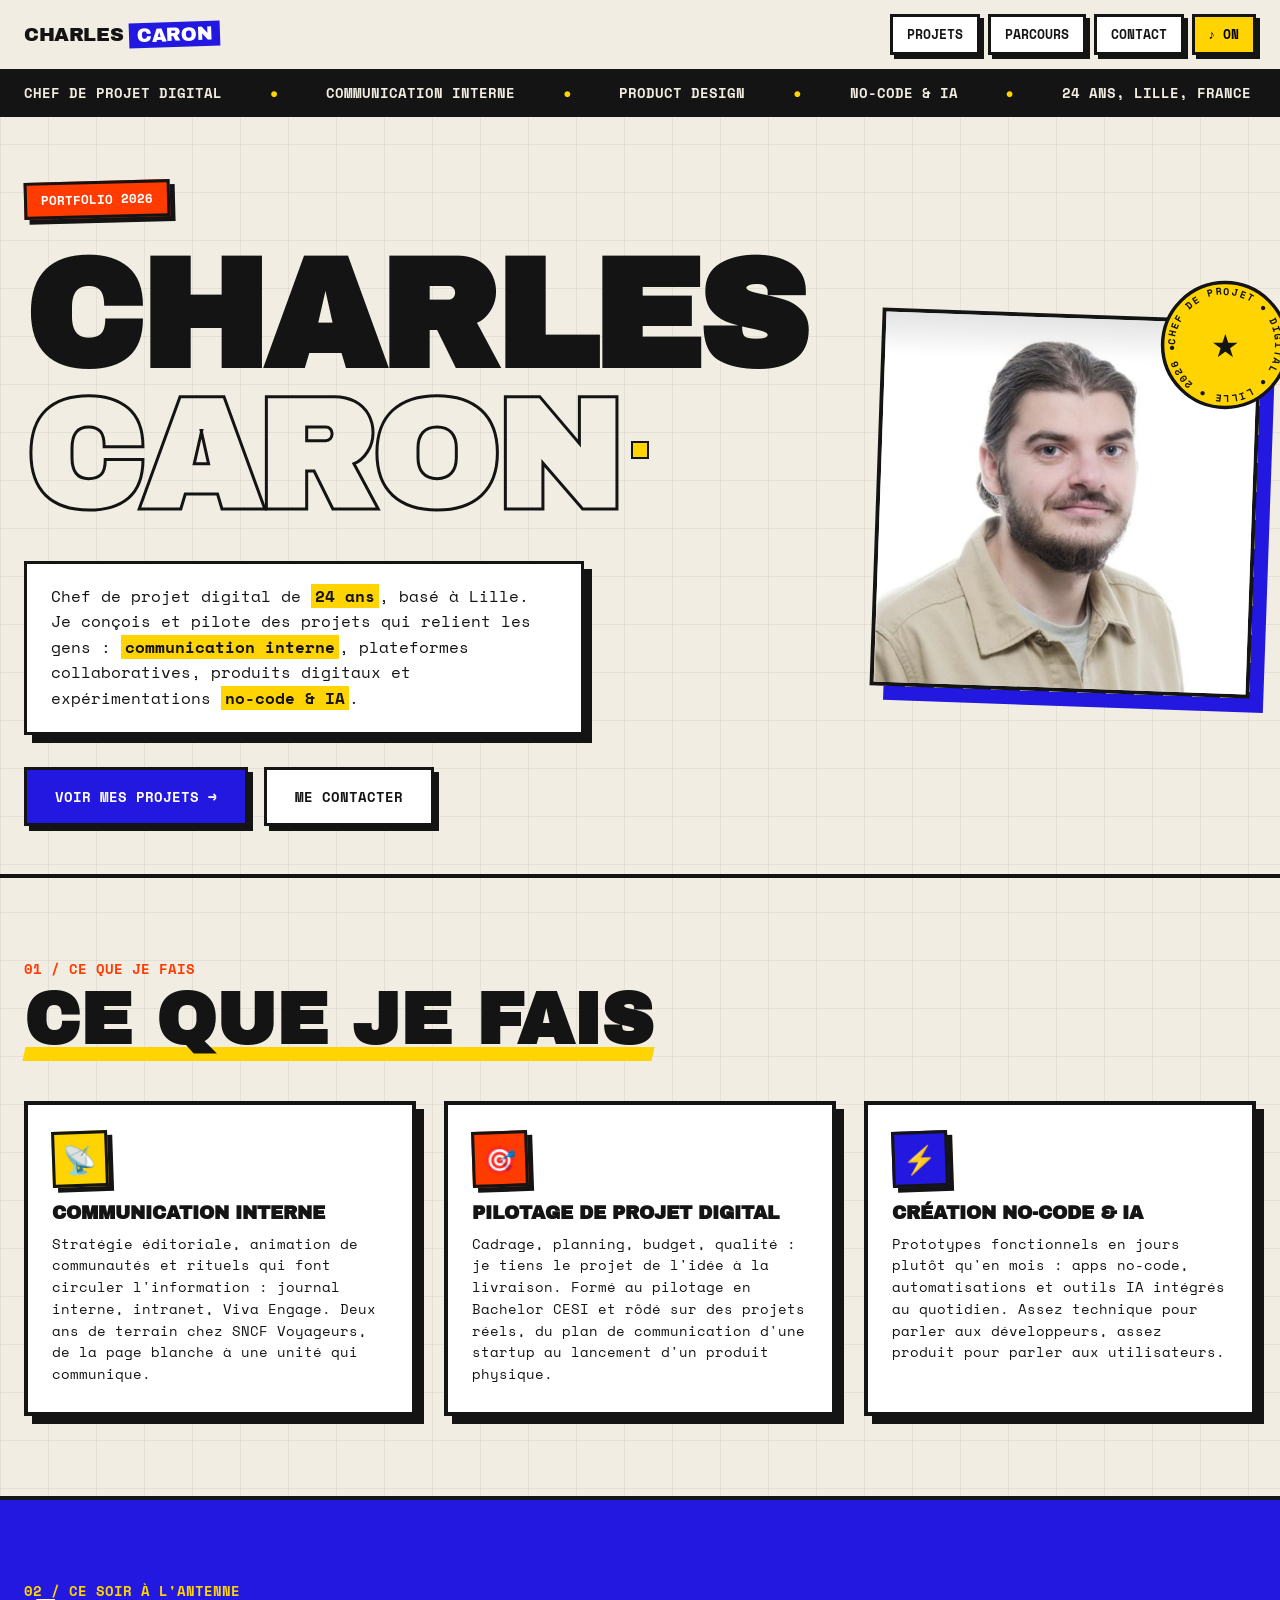
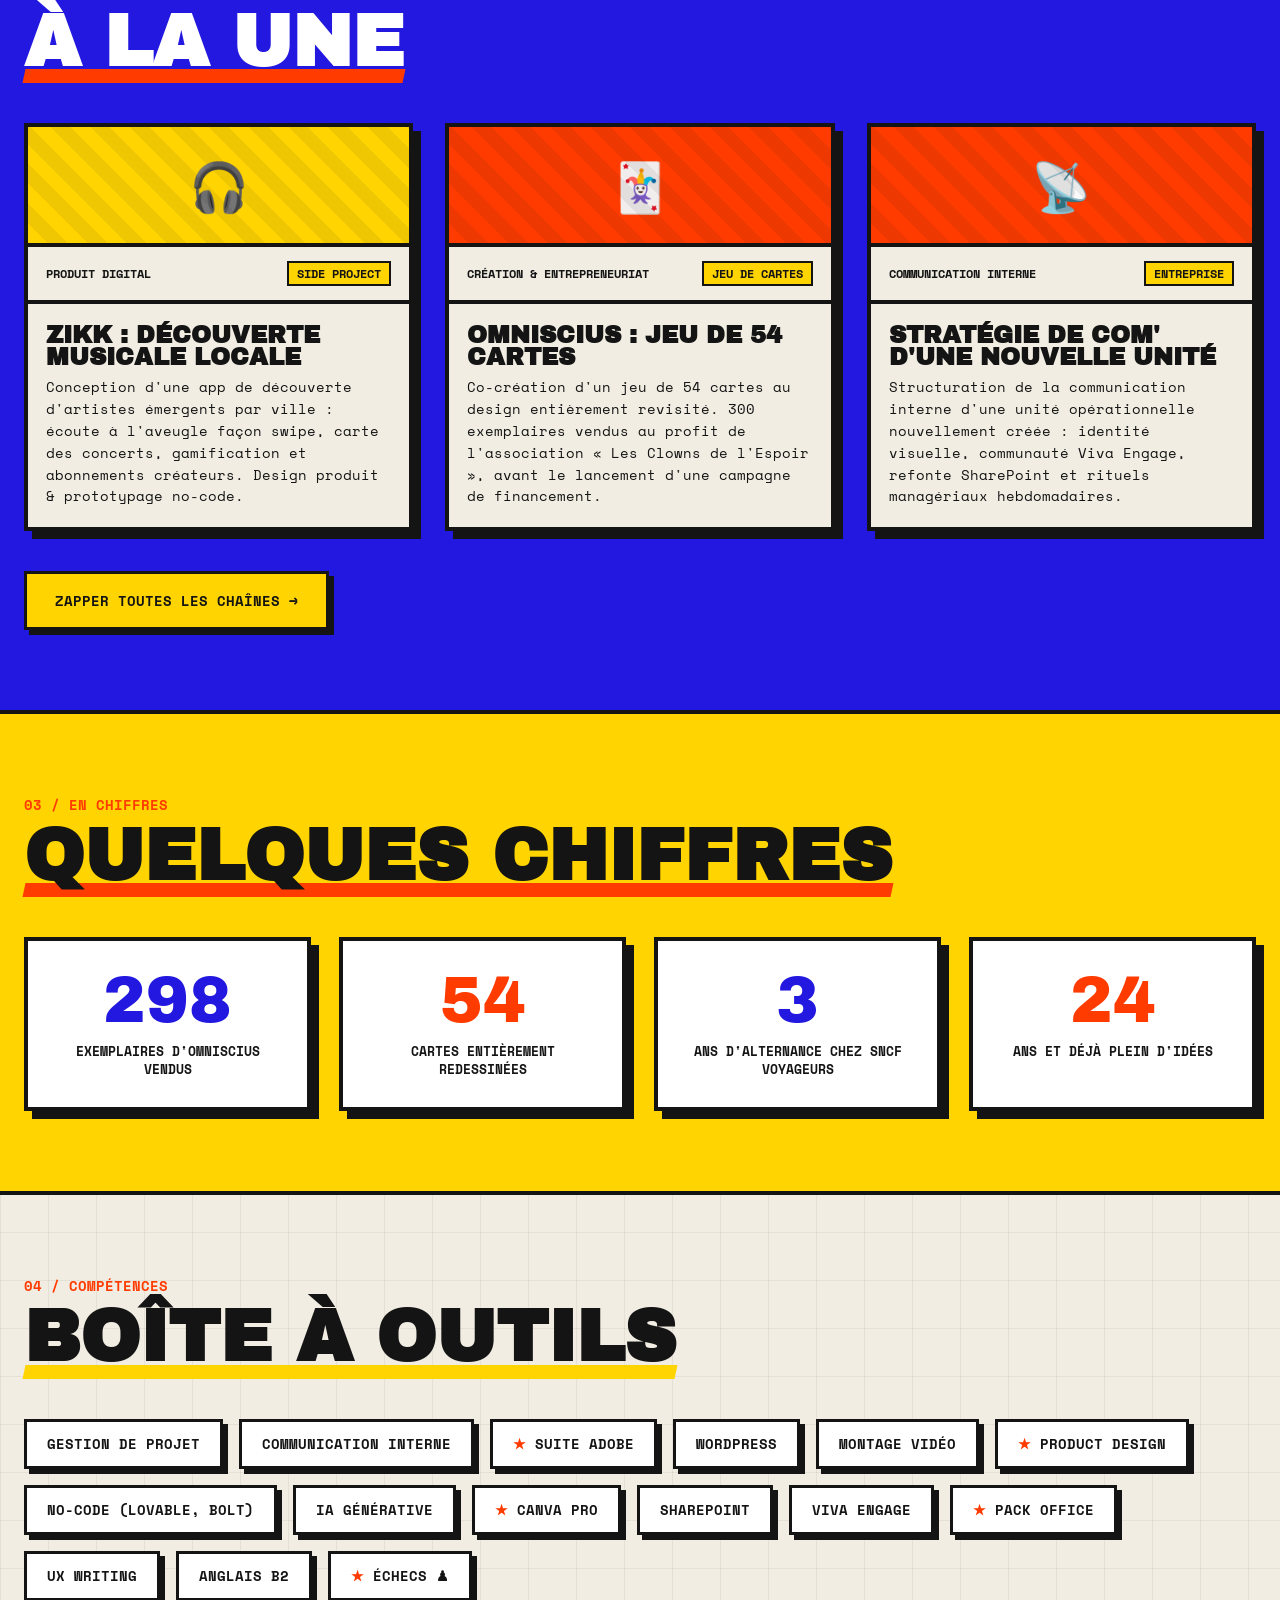
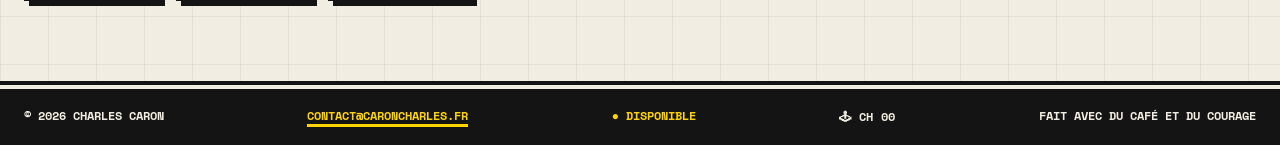
==== index.html @ 12f0daca "Add files via upload" ====
<!DOCTYPE html>
<html lang="fr">
<head>
<meta charset="UTF-8">
<meta name="viewport" content="width=device-width, initial-scale=1.0">
<title>CHARLES CARON, Chef de projet digital</title>
<link rel="canonical" href="https://caroncharles.fr/">
<meta name="description" content="Portfolio de Charles Caron, chef de projet digital à Lille, communication interne, product design, no-code & IA.">
<meta property="og:title" content="CHARLES CARON, Chef de projet digital">
<meta property="og:description" content="Portfolio de Charles Caron, chef de projet digital à Lille, communication interne, product design, no-code & IA.">
<meta property="og:url" content="https://caroncharles.fr/">
<meta property="og:type" content="website">
<meta property="og:image" content="https://caroncharles.fr/images/photo-charles.jpg">
<meta name="twitter:card" content="summary">
<link rel="icon" href="/favicon.ico" sizes="48x48">
<link rel="apple-touch-icon" href="/apple-touch-icon.png">
<link rel="preconnect" href="https://fonts.googleapis.com">
<link rel="preconnect" href="https://fonts.gstatic.com" crossorigin>
<link href="https://fonts.googleapis.com/css2?family=Archivo+Black&family=Space+Mono:ital,wght@0,400;0,700;1,400&display=swap" rel="stylesheet">
<link rel="stylesheet" href="/assets/style.css">
<script>/* arrivée par transition pixel : on couvre l'écran avant le premier rendu */
try{if(sessionStorage.getItem('px'))document.documentElement.classList.add('px-in');}catch(e){}</script>
</head>
<body>

<div id="cursor" aria-hidden="true"></div>
<div id="px-cover" aria-hidden="true"></div>
<canvas id="px-canvas" aria-hidden="true"></canvas>

<!-- Mire TV de chargement -->
<div id="mire" aria-hidden="true">
  <div class="mire-barres">
    <div class="mire-b1"></div><div class="mire-b2"></div><div class="mire-b3"></div>
    <div class="mire-b4"></div><div class="mire-b5"></div><div class="mire-b6"></div><div class="mire-b7"></div>
  </div>
  <div class="mire-info"><span>◉ CARON·TV</span><span class="clign">● CHARGEMENT</span><span>CANAL FR-59</span></div>
</div>

<div id="retro-scan" aria-hidden="true"></div>

<header>
  <div class="logo"><a href="/" data-page="Accueil" aria-label="Retour à l'accueil">CHARLES <span>CARON</span></a></div>
  <nav>
    <a href="/projets/" data-page="Projets">Projets</a>
    <a href="/parcours/" data-page="Parcours">Parcours</a>
    <a href="/contact/" data-page="Contact">Contact</a>
    <button id="son-toggle" aria-pressed="true" aria-label="Activer ou couper le son">♪ ON</button>
  </nav>
</header>

<div class="ticker" aria-hidden="true">
  <div class="ticker-inner" id="ticker"></div>
</div>

<section class="hero" id="haut">
  <div class="hero-inner">
    <div class="hero-texte">
      <span class="eyebrow" id="eyebrow"></span>
      <h1 id="nom" aria-label="Charles Caron">
        <span class="ligne"></span>
        <span class="ligne"></span>
      </h1>
      <p class="sous" id="intro"></p>
      <div class="cta-row">
        <a class="btn btn-plein" href="/projets/" data-page="Projets">Voir mes projets →</a>
        <a class="btn btn-vide" href="/contact/" data-page="Contact">Me contacter</a>
      </div>
    </div>
    <div class="hero-photo" id="hero-photo" style="display:none;">
      <img id="photo" src="" alt="Portrait de Charles Caron">
      <div class="badge" id="badge" role="button" tabindex="0" aria-label="Surprise !">
        <svg viewBox="0 0 150 150">
          <defs>
            <path id="cercle" d="M75,75 m-58,0 a58,58 0 1,1 116,0 a58,58 0 1,1 -116,0"/>
          </defs>
          <circle cx="75" cy="75" r="72" fill="var(--jaune)" stroke="var(--encre)" stroke-width="4"/>
          <text><textPath href="#cercle" id="badge-texte"></textPath></text>
        </svg>
        <div class="centre" id="badge-centre">★</div>
      </div>
    </div>
  </div>
</section>

<section class="offres" id="ce-que-je-fais">
  <span class="num">01 / CE QUE JE FAIS</span>
  <h2 class="titre-section">Ce que je fais</h2>
  <div class="grille-offres">
    <article class="offre">
      <div class="offre-emoji" aria-hidden="true">📡</div>
      <h3>Communication interne</h3>
      <p>Stratégie éditoriale, animation de communautés et rituels qui font circuler l'information : journal interne, intranet, Viva Engage. Deux ans de terrain chez SNCF Voyageurs, de la page blanche à une unité qui communique.</p>
    </article>
    <article class="offre">
      <div class="offre-emoji" aria-hidden="true">🎯</div>
      <h3>Pilotage de projet digital</h3>
      <p>Cadrage, planning, budget, qualité : je tiens le projet de l'idée à la livraison. Formé au pilotage en Bachelor CESI et rôdé sur des projets réels, du plan de communication d'une startup au lancement d'un produit physique.</p>
    </article>
    <article class="offre">
      <div class="offre-emoji" aria-hidden="true">⚡</div>
      <h3>Création no-code &amp; IA</h3>
      <p>Prototypes fonctionnels en jours plutôt qu'en mois : apps no-code, automatisations et outils IA intégrés au quotidien. Assez technique pour parler aux développeurs, assez produit pour parler aux utilisateurs.</p>
    </article>
  </div>
</section>

<section class="projets" id="a-la-une">
  <span class="num">02 / CE SOIR À L'ANTENNE</span>
  <h2 class="titre-section">À la une</h2>
  <div class="grille grille-teaser" id="grille-teaser"></div>
  <div class="teaser-cta">
    <a class="btn btn-vide" href="/projets/" data-page="Projets">Zapper toutes les chaînes →</a>
  </div>
</section>

<section class="stats" id="chiffres">
  <span class="num">03 / EN CHIFFRES</span>
  <h2 class="titre-section">Quelques chiffres</h2>
  <div class="grille-stats" id="grille-stats"></div>
</section>

<section class="competences" id="competences">
  <span class="num">04 / COMPÉTENCES</span>
  <h2 class="titre-section">Boîte à outils</h2>
  <div class="grille-comp" id="grille-comp"></div>
</section>

<!-- Fenêtre TV cathodique (disponible sur toutes les pages : projets, CH 00 arcade, CH 64 échecs) -->
<div class="tv-overlay" id="tv-overlay">
  <div class="tv" id="tv" role="dialog" aria-modal="true" aria-labelledby="tv-titre">
    <div class="tv-barre">
      <div class="tv-zap">
        <button class="tv-canal-btn" id="tv-prec" aria-label="Projet précédent">‹ CH</button>
        <span class="canal" id="tv-canal">CH 01</span>
        <button class="tv-canal-btn" id="tv-suiv" aria-label="Projet suivant">CH ›</button>
      </div>
      <span>◉ CARON·TV</span>
      <button class="tv-fermer" id="tv-fermer" aria-label="Fermer">Éteindre ✕</button>
    </div>
    <div class="tv-ecran">
      <div class="tv-scanlines" aria-hidden="true"></div>
      <div class="tv-balayage" aria-hidden="true"></div>
      <div class="tv-vignette" aria-hidden="true"></div>
      <div class="tv-statique" id="tv-statique" aria-hidden="true"></div>
      <div class="tv-contenu">
        <div class="visuel" id="tv-visuel"></div>
        <div class="tv-meta"><span id="tv-categorie"></span><span class="tag" id="tv-tag"></span></div>
        <h3 id="tv-titre"></h3>
        <p id="tv-description"></p>
        <dl class="tv-fiche" id="tv-fiche">
          <div><dt>Rôle</dt><dd id="tv-role"></dd></div>
          <div><dt>Outils</dt><dd id="tv-outils"></dd></div>
          <div><dt>Résultat</dt><dd id="tv-resultat"></dd></div>
        </dl>
        <div class="tv-actions"><a class="btn-projet" id="tv-lien" href="#" target="_blank" rel="noopener">Voir le projet ↗</a></div>
      </div>
      <div id="tv-arcade" style="display:none;">
        <div class="arcade-tete"><span>🕹 CARON·TV ARCADE</span><span id="arcade-score">SCORE 000</span></div>
        <canvas id="arcade-canvas"></canvas>
        <div class="arcade-msg" id="arcade-msg">Touche ou clique<br>pour jouer</div>
      </div>
      <div id="tv-echecs" style="display:none;">
        <div class="echecs-tete"><span>♟ CARON·CHESS</span><span id="echecs-statut">À toi de jouer (blancs)</span></div>
        <div class="echecs-plateau" id="echecs-plateau" aria-label="Échiquier, tu joues les blancs contre l'IA"></div>
        <div class="echecs-pied">
          <span id="echecs-coups">COUP 001</span>
          <button class="echecs-btn" id="echecs-reset">↺ Nouvelle partie</button>
        </div>
      </div>
    </div>
  </div>
</div>

<footer>
  <span id="footer-gauche"></span>
  <a class="footer-mail" id="footer-mail" href="#">contact</a>
  <span class="clign">● Disponible</span>
  <button class="footer-arcade" id="footer-arcade" aria-label="Ouvrir la chaîne arcade">🕹 CH 00</button>
  <span id="footer-droite"></span>
</footer>

<script src="/assets/app.js"></script>
</body>
</html>
---- assets/style.css ----
:root{
  --papier:#F1EDE2;
  --encre:#141414;
  --klein:#2318E0;
  --jaune:#FFD400;
  --rouge:#FF3B00;
  --blanc:#FFFFFF;
  --ombre:8px 8px 0 var(--encre);
  --ombre-sm:5px 5px 0 var(--encre);
}
*{margin:0;padding:0;box-sizing:border-box;}
::selection{background:var(--jaune);color:var(--encre);}
html{scroll-behavior:smooth;}
body{
  background:var(--papier);
  color:var(--encre);
  font-family:'Space Mono',monospace;
  overflow-x:hidden;
  cursor:none;
  background-image:
    linear-gradient(rgba(20,20,20,.06) 1px, transparent 1px),
    linear-gradient(90deg, rgba(20,20,20,.06) 1px, transparent 1px);
  background-size:48px 48px;
}
h1,h2,h3,.display{font-family:'Archivo Black',sans-serif;text-transform:uppercase;line-height:.92;}
a{color:inherit;}
img{max-width:100%;display:block;}

/* ============ CURSEUR CUSTOM ============ */
#cursor{
  position:fixed;top:0;left:0;width:18px;height:18px;
  background:var(--jaune);border:2px solid var(--encre);
  pointer-events:none;z-index:9999;
  transform:translate(-50%,-50%);
  transition:width .15s,height .15s,background .15s,border-radius .15s;
}
#cursor.hover{width:44px;height:44px;background:var(--rouge);border-radius:50%;}
#cursor.hover::after{
  content:'→';position:absolute;inset:0;display:grid;place-items:center;
  color:var(--blanc);font-family:'Space Mono',monospace;font-weight:700;font-size:18px;
}
@media (hover:none){#cursor{display:none;} body{cursor:auto;}}

/* ============ BARRE HAUTE ============ */
header{
  position:sticky;top:0;z-index:100;
  display:flex;justify-content:space-between;align-items:center;
  background:var(--papier);
  border-bottom:4px solid var(--encre);
  padding:14px 24px;
}
.logo{font-family:'Archivo Black';font-size:1.2rem;letter-spacing:-.02em;}
.logo span{background:var(--klein);color:var(--blanc);padding:2px 8px;display:inline-block;transform:rotate(-2deg);}
nav{display:flex;gap:8px;}
nav a{
  text-decoration:none;font-weight:700;font-size:.8rem;text-transform:uppercase;
  border:3px solid var(--encre);background:var(--blanc);padding:8px 14px;
  box-shadow:4px 4px 0 var(--encre);
  transition:transform .12s,box-shadow .12s,background .12s;
}
nav a:hover{transform:translate(2px,2px);box-shadow:1px 1px 0 var(--encre);background:var(--jaune);}
#son-toggle{
  font-family:'Space Mono';font-weight:700;font-size:.8rem;text-transform:uppercase;
  border:3px solid var(--encre);background:var(--jaune);padding:8px 14px;
  box-shadow:4px 4px 0 var(--encre);cursor:none;
  transition:transform .12s,box-shadow .12s,background .12s;
}
#son-toggle:hover{transform:translate(2px,2px);box-shadow:1px 1px 0 var(--encre);}
#son-toggle.coupe{background:var(--blanc);color:#8a8a8a;text-decoration:line-through;}
nav a.actif{background:var(--jaune);}
@media(max-width:640px){
  nav{gap:6px;}
  nav a,#son-toggle{font-size:.68rem;padding:6px 8px;box-shadow:3px 3px 0 var(--encre);}
  nav a:nth-child(2){display:none;}
}
.logo a{text-decoration:none;}

/* ============ TICKER ============ */
.ticker{
  background:var(--encre);color:var(--papier);
  border-bottom:4px solid var(--encre);
  overflow:hidden;white-space:nowrap;
  padding:10px 0;font-weight:700;text-transform:uppercase;font-size:.85rem;
}
.ticker-inner{display:inline-block;animation:defile 22s linear infinite;}
.ticker-inner span{margin:0 24px;}
.ticker-inner .dot{color:var(--jaune);}
@keyframes defile{from{transform:translateX(0);}to{transform:translateX(-50%);}}

/* ============ HERO ============ */
.hero{
  min-height:82vh;display:flex;flex-direction:column;justify-content:center;
  padding:64px 24px 48px;position:relative;border-bottom:4px solid var(--encre);
}
.hero .eyebrow{
  display:inline-block;background:var(--rouge);color:var(--blanc);
  border:3px solid var(--encre);box-shadow:var(--ombre-sm);
  padding:6px 14px;font-weight:700;text-transform:uppercase;font-size:.8rem;
  width:max-content;transform:rotate(-1.5deg);margin-bottom:28px;
}
.hero h1{
  font-size:clamp(3rem,12vw,10rem);
  letter-spacing:-.03em;
}
.hero h1 .ligne{display:block;overflow:hidden;}
.hero h1 .lettre{
  display:inline-block;
  transform:translateY(110%);
  animation:monte .6s cubic-bezier(.2,.9,.3,1.1) forwards;
  transition:transform .18s,color .18s;
}
.hero h1 .lettre:hover{transform:translateY(-8%) rotate(-4deg);color:var(--klein);}
.hero h1 .ligne:nth-child(2) .lettre{color:transparent;-webkit-text-stroke:3px var(--encre);}
.hero h1 .ligne:nth-child(2) .lettre:hover{color:var(--jaune);-webkit-text-stroke:3px var(--encre);}
@keyframes monte{to{transform:translateY(0);}}
.hero .sous{
  margin-top:32px;max-width:560px;font-size:1rem;line-height:1.6;
  background:var(--blanc);border:3px solid var(--encre);box-shadow:var(--ombre);
  padding:20px 24px;
}
.hero .sous strong{background:var(--jaune);padding:0 4px;}
.hero .cta-row{display:flex;gap:16px;margin-top:32px;flex-wrap:wrap;}
.btn{
  font-family:'Space Mono';font-weight:700;text-transform:uppercase;font-size:.9rem;
  text-decoration:none;padding:16px 28px;border:3px solid var(--encre);
  box-shadow:var(--ombre-sm);display:inline-block;
  transition:transform .12s,box-shadow .12s;
}
.btn:hover{transform:translate(3px,3px);box-shadow:1px 1px 0 var(--encre);}
.btn-plein{background:var(--klein);color:var(--blanc);}
.btn-vide{background:var(--blanc);}

/* badge rotatif */
.badge{
  position:absolute;right:6vw;top:16vh;width:150px;height:150px;
  animation:tourne 14s linear infinite;
}
.badge svg{width:100%;height:100%;overflow:visible;}
.badge text{font-family:'Space Mono';font-weight:700;font-size:11.5px;letter-spacing:2px;fill:var(--encre);text-transform:uppercase;}
.badge .centre{
  position:absolute;inset:0;display:grid;place-items:center;
  font-size:2.4rem;animation:tourne 14s linear infinite reverse;
}
@keyframes tourne{to{transform:rotate(360deg);}}
@media(max-width:900px){.hero-photo .badge{width:100px;height:100px;right:-20px;top:-20px;}}

/* ============ SECTIONS ============ */
section{padding:80px 24px;border-bottom:4px solid var(--encre);}
.titre-section{
  font-size:clamp(2rem,6vw,4.5rem);margin-bottom:48px;position:relative;
  display:inline-block;
}
.titre-section::after{
  content:'';position:absolute;left:0;bottom:-8px;height:14px;width:100%;
  background:var(--jaune);z-index:-1;transform:skewX(-12deg);
}
.num{font-size:.9rem;font-weight:700;color:var(--rouge);display:block;margin-bottom:8px;font-family:'Space Mono';}

/* ============ PROJETS ============ */
.projets{background:var(--klein);}
.projets .titre-section{color:var(--blanc);}
.projets .titre-section::after{background:var(--rouge);}
.projets .num{color:var(--jaune);}
.grille{
  display:grid;grid-template-columns:repeat(auto-fit,minmax(290px,1fr));gap:32px;
}
.carte{
  background:var(--papier);border:4px solid var(--encre);
  box-shadow:var(--ombre);padding:0;
  transition:transform .18s,box-shadow .18s;
  opacity:0;transform:translateY(40px);
}
.carte.visible{animation:apparait .55s cubic-bezier(.2,.9,.3,1.1) forwards;}
@keyframes apparait{to{opacity:1;transform:translateY(0);}}
.carte:hover{transform:translate(-4px,-4px) rotate(-.6deg);box-shadow:14px 14px 0 var(--encre);}
.carte-tete{
  border-bottom:4px solid var(--encre);padding:14px 18px;
  display:flex;justify-content:space-between;align-items:center;
  font-weight:700;font-size:.75rem;text-transform:uppercase;
}
.carte-tete .tag{border:2px solid var(--encre);padding:2px 8px;background:var(--jaune);}
.carte h3{font-size:1.5rem;padding:20px 18px 8px;}
.carte p{padding:0 18px 20px;font-size:.88rem;line-height:1.55;}
.carte .visuel{
  height:120px;border-bottom:4px solid var(--encre);
  display:grid;place-items:center;font-size:3rem;
  overflow:hidden;position:relative;
}
.carte .visuel::before{
  content:'';position:absolute;inset:0;
  background:repeating-linear-gradient(45deg,transparent 0 14px,rgba(20,20,20,.07) 14px 28px);
}
.visuel.jaune{background:var(--jaune);}
.visuel.rouge{background:var(--rouge);}
.visuel.blanc{background:var(--blanc);}

/* ============ COMPETENCES ============ */
.competences .grille-comp{display:flex;flex-wrap:wrap;gap:16px;}
.pastille{
  border:3px solid var(--encre);background:var(--blanc);
  padding:12px 20px;font-weight:700;text-transform:uppercase;font-size:.85rem;
  box-shadow:var(--ombre-sm);
  transition:transform .15s,background .15s,box-shadow .15s;
}
.pastille:hover{
  transform:translate(2px,2px) rotate(-1.5deg);
  box-shadow:1px 1px 0 var(--encre);
}
.pastille:nth-child(3n)::before{content:'★ ';color:var(--rouge);}
.pastille:hover:nth-child(odd){background:var(--jaune);}
.pastille:hover:nth-child(even){background:var(--klein);color:var(--blanc);}

/* ============ PARCOURS ============ */
.parcours-item{
  display:grid;grid-template-columns:120px 1fr;gap:24px;
  border:3px solid var(--encre);background:var(--blanc);
  box-shadow:var(--ombre-sm);padding:24px;margin-bottom:20px;max-width:820px;
  transition:transform .15s;
  border-left:12px solid var(--klein);
  opacity:0;transform:translateX(-50px);
}
.parcours-item.visible{animation:glisse .55s cubic-bezier(.2,.9,.3,1.1) forwards;}
@keyframes glisse{to{opacity:1;transform:translateX(0);}}
.parcours-item:hover{transform:translateX(8px);}
.parcours-item.travail{border-left-color:var(--rouge);}
.parcours-item .annee{
  font-family:'Archivo Black';font-size:1.3rem;color:var(--klein);
}
.parcours-item.travail .annee{color:var(--rouge);}
.type-badge{
  display:inline-block;margin-top:8px;
  border:2px solid var(--encre);padding:3px 8px;
  font-size:.65rem;font-weight:700;text-transform:uppercase;
  background:var(--klein);color:var(--blanc);
  transform:rotate(-2deg);
}
.parcours-item.travail .type-badge{background:var(--rouge);}
.parcours-item h3{font-size:1.05rem;margin-bottom:6px;}
.parcours-item p{font-size:.85rem;line-height:1.5;}
@media(max-width:560px){.parcours-item{grid-template-columns:1fr;gap:8px;}}

/* ============ PARCOURS : LIGNE DE TRAIN ============ */
.voie-wrap{position:relative;max-width:906px;padding-left:86px;}
.voie{position:absolute;left:16px;top:0;bottom:0;width:34px;}
.voie::before{
  content:'';position:absolute;inset:0;
  background:
    linear-gradient(90deg,transparent 16%,var(--encre) 16% 28%,transparent 28% 72%,var(--encre) 72% 84%,transparent 84%),
    repeating-linear-gradient(180deg,var(--encre) 0 6px,transparent 6px 26px);
}
.gare-node{
  position:absolute;left:50%;width:20px;height:20px;margin-left:-10px;
  background:var(--blanc);border:4px solid var(--encre);z-index:2;
}
.gare-node.travail{background:var(--rouge);}
.gare-node.desservie{background:var(--jaune);}
.gare-node.flash{animation:gare-flash .45s steps(2) 3;}
@keyframes gare-flash{50%{background:var(--jaune);box-shadow:0 0 0 6px rgba(255,212,0,.55);}}
#train{
  position:absolute;left:50%;top:0;width:56px;height:104px;margin-left:-28px;
  z-index:3;cursor:pointer;will-change:transform;
  filter:drop-shadow(4px 4px 0 rgba(20,20,20,.85));
}
.fumee{
  position:absolute;left:50%;z-index:4;width:16px;height:16px;margin-left:-8px;
  background:var(--blanc);border:3px solid var(--encre);border-radius:50%;
  pointer-events:none;opacity:.9;
  animation:fumee-monte 1.3s ease-out forwards;
}
@keyframes fumee-monte{
  to{transform:translate(var(--dx,10px),var(--dy,-70px)) scale(2.6);opacity:0;}
}
#toast-train{
  position:fixed;left:50%;bottom:26px;transform:translate(-50%,220%);
  background:var(--encre);color:var(--jaune);border:3px solid var(--jaune);
  padding:12px 20px;max-width:min(92vw,540px);
  font-size:.8rem;font-weight:700;z-index:1200;
  transition:transform .35s cubic-bezier(.2,.9,.3,1.2);
}
#toast-train.visible{transform:translate(-50%,0);}
@media(max-width:560px){
  .voie-wrap{padding-left:54px;}
  .voie{left:2px;width:28px;}
  #train{width:44px;height:82px;margin-left:-22px;}
}

/* Desktop : voie au centre, etapes en zigzag sur toute la largeur */
@media(min-width:761px){
  .voie-wrap{padding-left:0;max-width:1500px;margin:0 auto;}
  .voie{left:50%;margin-left:-17px;}
  .parcours-item{
    position:relative;width:calc(50% - 56px);max-width:none;
    grid-template-columns:110px 1fr;margin-bottom:34px;
  }
  .parcours-item.gauche{margin-right:auto;}
  .parcours-item.droite{
    margin-left:auto;transform:translateX(50px);
    border-left:3px solid var(--encre);border-right:12px solid var(--klein);
  }
  .parcours-item.droite.travail{border-right-color:var(--rouge);}
  .parcours-item.gauche::after,.parcours-item.droite::after{
    content:'';position:absolute;top:50%;width:40px;height:4px;
    background:var(--encre);margin-top:-2px;
  }
  .parcours-item.gauche::after{right:-43px;}
  .parcours-item.droite::after{left:-43px;}
}

/* ============ CONTACT ============ */
.contact{background:var(--encre);color:var(--papier);text-align:center;padding:100px 24px;}
.contact .titre-section{color:var(--papier);}
.contact .titre-section::after{background:var(--rouge);}
.contact .mail{
  display:inline-block;font-family:'Archivo Black';
  font-size:clamp(1.2rem,4.5vw,3rem);color:var(--papier);
  text-decoration:none;border:4px solid var(--papier);
  padding:20px 32px;margin-top:16px;box-shadow:10px 10px 0 var(--rouge);
  transition:transform .15s,box-shadow .15s,background .15s,color .15s;
  word-break:break-all;
}
.contact .mail:hover{
  transform:translate(5px,5px);box-shadow:2px 2px 0 var(--rouge);
  background:var(--jaune);color:var(--encre);border-color:var(--encre);
}
.contact .reseaux{margin-top:40px;display:flex;justify-content:center;gap:16px;flex-wrap:wrap;}
.contact .reseaux a{
  text-decoration:none;font-weight:700;text-transform:uppercase;font-size:.85rem;
  border:3px solid var(--papier);padding:10px 18px;
  transition:background .15s,color .15s,transform .15s;
}
.contact .reseaux a:hover{background:var(--papier);color:var(--encre);transform:rotate(-2deg);}

/* ============ FOOTER ============ */
footer{
  background:var(--encre);color:var(--papier);
  display:flex;justify-content:space-between;flex-wrap:wrap;gap:12px;
  padding:18px 24px;font-size:.75rem;text-transform:uppercase;font-weight:700;
  border-top:4px solid var(--papier);
}
footer .clign{animation:clignote 1.2s steps(2) infinite;color:var(--jaune);}
@keyframes clignote{50%{opacity:0;}}

/* ============ FENÊTRE TV CATHODIQUE ============ */
.tv-overlay{
  position:fixed;inset:0;z-index:500;
  background:rgba(10,10,10,.82);
  display:none;place-items:center;padding:20px;
}
.tv-overlay.ouvert{display:grid;}
.tv{
  width:min(760px,100%);
  background:var(--encre);
  border:6px solid var(--encre);
  box-shadow:0 0 0 4px var(--papier),18px 18px 0 rgba(0,0,0,.5);
  position:relative;
  padding:22px 22px 16px;
  transform-origin:center;
}
.tv.allume{animation:tv-on .55s cubic-bezier(.23,1,.32,1) forwards;}
.tv.eteint{animation:tv-off .4s cubic-bezier(.7,0,.84,0) forwards;}
@keyframes tv-on{
  0%{transform:scale(0,.004);opacity:1;}
  35%{transform:scale(1,.004);}
  60%{transform:scale(1,.02);}
  100%{transform:scale(1,1);}
}
@keyframes tv-off{
  0%{transform:scale(1,1);}
  45%{transform:scale(1,.01);}
  75%{transform:scale(.4,.004);}
  100%{transform:scale(0,.002);opacity:0;}
}
.tv-barre{
  display:flex;justify-content:space-between;align-items:center;
  color:var(--papier);font-weight:700;font-size:.75rem;text-transform:uppercase;
  margin-bottom:14px;
}
.tv-barre .canal{color:var(--jaune);animation:clignote 1.6s steps(2) infinite;}
.tv-fermer{
  background:var(--rouge);color:var(--blanc);border:3px solid var(--papier);
  font-family:'Space Mono';font-weight:700;font-size:.8rem;text-transform:uppercase;
  padding:6px 12px;cursor:none;box-shadow:3px 3px 0 rgba(0,0,0,.5);
  transition:transform .12s,box-shadow .12s;
}
.tv-fermer:hover{transform:translate(2px,2px);box-shadow:1px 1px 0 rgba(0,0,0,.5);}
.tv-zap{display:flex;gap:8px;align-items:center;}
.tv-canal-btn{
  background:var(--encre);color:var(--papier);border:2px solid var(--papier);
  font-family:'Space Mono';font-weight:700;font-size:.75rem;text-transform:uppercase;
  padding:5px 10px;cursor:none;
  transition:background .12s,color .12s,transform .12s;
}
.tv-canal-btn:hover{background:var(--jaune);color:var(--encre);transform:translateY(1px);}
/* neige de changement de chaîne */
.tv-statique{
  position:absolute;inset:0;z-index:7;pointer-events:none;
  opacity:0;
  background:
    repeating-linear-gradient(0deg,#0a0a0a 0 1px,#5a5a5a 1px 2px,#1c1c1c 2px 3px,#777 3px 4px,#2e2e2e 4px 5px),
    repeating-linear-gradient(90deg,rgba(255,255,255,.06) 0 2px,transparent 2px 5px);
}
.tv-statique.actif{opacity:1;animation:neige .07s steps(2) infinite;}
@keyframes neige{
  0%{background-position:0 0,0 0;}
  50%{background-position:0 -7px,4px 0;}
  100%{background-position:0 5px,-3px 0;}
}
.tv-ecran{
  position:relative;background:var(--papier);
  border:4px solid #000;overflow:hidden;
}
/* flash d'allumage */
.tv.allume .tv-ecran::after{
  content:'';position:absolute;inset:0;background:#fff;
  animation:flash .5s ease-out .3s forwards;pointer-events:none;z-index:6;
}
@keyframes flash{from{opacity:.95;}to{opacity:0;}}
/* scanlines fixes */
.tv-scanlines{
  position:absolute;inset:0;pointer-events:none;z-index:4;
  background:repeating-linear-gradient(0deg,rgba(0,0,0,.13) 0 2px,transparent 2px 4px);
  mix-blend-mode:multiply;
}
/* barre de balayage qui descend */
.tv-balayage{
  position:absolute;left:0;right:0;height:70px;pointer-events:none;z-index:5;
  background:linear-gradient(180deg,transparent,rgba(255,255,255,.22),transparent);
  animation:balaye 4.5s linear infinite;
}
@keyframes balaye{from{top:-80px;}to{top:100%;}}
/* vignettage des coins */
.tv-vignette{
  position:absolute;inset:0;pointer-events:none;z-index:3;
  box-shadow:inset 0 0 90px rgba(0,0,0,.35);
}
/* scintillement du contenu */
.tv-contenu{position:relative;z-index:1;animation:scintille 3.5s steps(12) infinite;}
@keyframes scintille{
  0%,100%{opacity:1;}
  92%{opacity:1;}
  94%{opacity:.88;}
  96%{opacity:1;}
  98%{opacity:.93;}
}
.tv-contenu .visuel{
  height:150px;border-bottom:4px solid var(--encre);
  display:grid;place-items:center;font-size:4.2rem;position:relative;
}
.tv-contenu .visuel::before{
  content:'';position:absolute;inset:0;
  background:repeating-linear-gradient(45deg,transparent 0 14px,rgba(20,20,20,.07) 14px 28px);
}
.tv-contenu .tv-meta{
  display:flex;justify-content:space-between;align-items:center;
  border-bottom:3px solid var(--encre);padding:12px 20px;
  font-weight:700;font-size:.75rem;text-transform:uppercase;
}
.tv-contenu .tv-meta .tag{border:2px solid var(--encre);padding:2px 8px;background:var(--jaune);}
.tv-contenu h3{font-size:clamp(1.4rem,4vw,2.2rem);padding:22px 20px 10px;}
.tv-contenu p{padding:0 20px 22px;font-size:.95rem;line-height:1.6;}
.tv-contenu .tv-actions{padding:0 20px 24px;}
.tv-contenu .btn-projet{
  display:inline-block;background:var(--klein);color:var(--blanc);
  border:3px solid var(--encre);box-shadow:var(--ombre-sm);
  font-weight:700;text-transform:uppercase;font-size:.9rem;
  text-decoration:none;padding:14px 24px;
  transition:transform .12s,box-shadow .12s;
}
.tv-contenu .btn-projet:hover{transform:translate(3px,3px);box-shadow:1px 1px 0 var(--encre);}
.carte{cursor:none;}

/* ============ MIRE TV AU CHARGEMENT ============ */
#mire{
  position:fixed;inset:0;z-index:2000;display:flex;flex-direction:column;
  background:var(--encre);
}
#mire.fin{animation:mire-off .45s cubic-bezier(.7,0,.84,0) forwards;}
@keyframes mire-off{
  0%{transform:scaleY(1);opacity:1;}
  60%{transform:scaleY(.006);opacity:1;}
  100%{transform:scaleY(.002);opacity:0;}
}
.mire-barres{flex:1;display:flex;animation:mire-jitter .12s steps(2) infinite;}
.mire-barres div{flex:1;}
@keyframes mire-jitter{50%{transform:translateX(1px);}}
.mire-b1{background:#F1EDE2;}.mire-b2{background:#FFD400;}
.mire-b3{background:#2318E0;}.mire-b4{background:#FF3B00;}
.mire-b5{background:#8a8a8a;}.mire-b6{background:#3a3a3a;}
.mire-b7{background:#141414;}
.mire-info{
  height:64px;display:flex;align-items:center;justify-content:space-between;
  padding:0 24px;color:var(--papier);
  font-family:'Space Mono';font-weight:700;font-size:.8rem;text-transform:uppercase;
  border-top:4px solid var(--papier);
}
.mire-info .clign{animation:clignote .8s steps(2) infinite;color:var(--jaune);}

/* ============ PHOTO DU HERO ============ */
.hero-inner{display:flex;gap:56px;align-items:center;}
.hero-texte{flex:1.25;min-width:0;}
.hero-photo{flex:.75;position:relative;max-width:380px;}
.hero-photo img{
  width:100%;border:4px solid var(--encre);
  box-shadow:14px 14px 0 var(--klein);
  transform:rotate(2deg);
  transition:transform .25s cubic-bezier(.2,.9,.3,1.3),box-shadow .25s;
}
.hero-photo img:hover{transform:rotate(0) scale(1.02);box-shadow:8px 8px 0 var(--rouge);}
@media(max-width:900px){
  .hero-inner{flex-direction:column;align-items:flex-start;}
  .hero-photo{max-width:240px;margin-top:36px;}
}

/* badge : repositionné sur le coin de la photo */
.hero-photo .badge{position:absolute;right:-34px;top:-34px;width:130px;height:130px;}
.hero-photo .badge .centre{font-size:2rem;}

/* ============ STATS / COMPTEURS ============ */
.stats{background:var(--jaune);}
.stats .titre-section::after{background:var(--rouge);}
.grille-stats{
  display:grid;grid-template-columns:repeat(auto-fit,minmax(200px,1fr));gap:28px;
}
.stat{
  background:var(--blanc);border:4px solid var(--encre);box-shadow:var(--ombre);
  padding:28px 20px;text-align:center;
  transition:transform .15s;
}
.stat:hover{transform:rotate(-1.5deg);}
.stat .stat-num{
  font-family:'Archivo Black';font-size:clamp(2.6rem,6vw,4rem);line-height:1;
  color:var(--klein);display:block;
}
.stat:nth-child(2n) .stat-num{color:var(--rouge);}
.stat p{margin-top:10px;font-size:.8rem;font-weight:700;text-transform:uppercase;line-height:1.4;}

/* ============ EASTER EGG : MODE RÉTRO N&B ============ */
html.retro{filter:grayscale(1) contrast(1.12);}
#retro-scan{
  position:fixed;inset:0;z-index:1500;pointer-events:none;display:none;
  background:repeating-linear-gradient(0deg,rgba(0,0,0,.16) 0 2px,transparent 2px 4px);
}
#retro-scan.actif{display:block;animation:retro-roule .3s linear infinite;}
@keyframes retro-roule{from{background-position:0 0;}to{background-position:0 8px;}}
.badge{cursor:none;}
.badge:active{transform:scale(.94);}

/* ============ CHAÎNE SECRÈTE : ARCADE ============ */
#tv-arcade{position:relative;background:#0d0d0d;}
.arcade-tete{
  display:flex;justify-content:space-between;align-items:center;
  padding:10px 16px;border-bottom:3px solid var(--jaune);
  color:var(--jaune);font-weight:700;font-size:.75rem;text-transform:uppercase;
}
#arcade-canvas{display:block;width:100%;touch-action:none;cursor:none;}
.arcade-msg{
  position:absolute;left:0;right:0;top:44px;bottom:0;
  display:grid;place-items:center;text-align:center;padding:20px;
  color:var(--jaune);font-weight:700;font-size:.95rem;text-transform:uppercase;
  animation:clignote 1s steps(2) infinite;pointer-events:none;
  text-shadow:2px 2px 0 var(--rouge);
}
.arcade-msg.cache{display:none;}

/* ============ CHAÎNE SECRÈTE : CH 64 ÉCHECS ============ */
.pastille-echecs::after{content:' ♟';}
#tv-echecs{position:relative;background:var(--papier);padding:14px 14px 18px;}
.echecs-tete{
  display:flex;justify-content:space-between;align-items:center;gap:10px;
  background:var(--encre);color:var(--papier);
  font-weight:700;font-size:.72rem;text-transform:uppercase;
  padding:10px 14px;margin:-14px -14px 14px;
}
.echecs-tete #echecs-statut{color:var(--jaune);text-align:right;}
.echecs-plateau{
  display:grid;grid-template-columns:repeat(8,1fr);grid-template-rows:repeat(8,1fr);
  width:min(100%,380px);margin:0 auto;aspect-ratio:1/1;
  border:4px solid var(--encre);box-shadow:var(--ombre-sm);
  background:var(--blanc);user-select:none;
}
.case{position:relative;display:grid;place-items:center;line-height:1;
  min-width:0;min-height:0;overflow:hidden;
  font-size:clamp(1.15rem,5vw,1.8rem);}
.case.sombre{background:#d9d1b6;}
.case .piece-blanc{color:var(--blanc);
  text-shadow:-1.5px -1.5px 0 var(--encre),1.5px -1.5px 0 var(--encre),
  -1.5px 1.5px 0 var(--encre),1.5px 1.5px 0 var(--encre);}
.case .piece-noir{color:var(--encre);}
.case.sel{background:var(--klein);}
.case.dernier{box-shadow:inset 0 0 0 3px var(--jaune);}
.case.cible::after{content:'';position:absolute;width:26%;height:26%;
  background:var(--jaune);border:2px solid var(--encre);border-radius:50%;}
.case.prise{box-shadow:inset 0 0 0 3px var(--rouge);}
.case.roi-echec{background:var(--rouge);}
.echecs-pied{display:flex;justify-content:space-between;align-items:center;
  width:min(100%,380px);margin:12px auto 0;
  font-weight:700;font-size:.75rem;text-transform:uppercase;}
.echecs-btn{
  background:var(--encre);color:var(--papier);border:2px solid var(--encre);
  font-family:'Space Mono';font-weight:700;font-size:.72rem;text-transform:uppercase;
  padding:6px 12px;cursor:none;transition:background .12s,color .12s,transform .12s;
}
.echecs-btn:hover{background:var(--jaune);color:var(--encre);transform:translateY(1px);}
.footer-arcade{
  background:none;border:none;color:var(--papier);
  font-family:'Space Mono';font-weight:700;font-size:.75rem;text-transform:uppercase;
  cursor:none;padding:0;letter-spacing:.03em;
  transition:color .15s,transform .15s;
}
.footer-arcade:hover{color:var(--jaune);transform:rotate(-2deg);}

/* ============ ANIMATION : RÉVÉLATION DES TITRES ============ */
.titre-section{opacity:0;transform:translateY(26px) rotate(-1deg);
  transition:opacity .5s ease,transform .5s cubic-bezier(.2,.9,.3,1.1);}
.titre-section::after{transform:skewX(-12deg) scaleX(0);transform-origin:left;
  transition:transform .55s cubic-bezier(.2,.9,.3,1) .25s;}
.titre-section.vu{opacity:1;transform:translateY(0) rotate(0);}
.titre-section.vu::after{transform:skewX(-12deg) scaleX(1);}

/* ============ ANIMATION : VAGUE SUR LE NOM ============ */
.hero h1 .lettre.vague{transform:translateY(-10%) rotate(-3deg);color:var(--rouge);}
.hero h1 .ligne:nth-child(2) .lettre.vague{color:var(--rouge);-webkit-text-stroke:3px var(--encre);}

/* accessibilité : mouvement réduit */
@media (prefers-reduced-motion: reduce){
  *,*::before,*::after{animation-duration:.01ms!important;animation-iteration-count:1!important;transition-duration:.01ms!important;}
  .hero h1 .lettre{transform:none;}
  .carte{opacity:1;transform:none;}
  .parcours-item{opacity:1;transform:none;}
  .titre-section{opacity:1;transform:none;}
  .titre-section::after{transform:skewX(-12deg) scaleX(1);}
  #mire{display:none;}
  .mire-barres,#retro-scan.actif{animation:none;}
  .tv.allume,.tv.eteint{animation:none;}
  .tv-balayage,.tv.allume .tv-ecran::after,.tv-statique{display:none;}
  body{cursor:auto;}
  #cursor{display:none;}
}
a:focus-visible,.btn:focus-visible{outline:4px solid var(--rouge);outline-offset:3px;}


/* ============ FOOTER : contact ============ */
footer .footer-mail{
  color:var(--jaune);text-decoration:none;font-weight:700;
  border-bottom:3px solid var(--jaune);
  transition:color .15s,border-color .15s;
}
footer .footer-mail:hover{color:var(--rouge);border-color:var(--rouge);}

/* ============ PAGES : contact pleine hauteur ============ */
.contact.page-pleine{min-height:calc(100vh - 260px);display:flex;flex-direction:column;justify-content:center;}

/* ============ TRANSITION PIXEL 8-BIT ENTRE LES PAGES ============ */
#px-cover{display:none;position:fixed;inset:0;background:var(--encre);z-index:2998;}
html.px-in #px-cover{display:block;}
html.px-in #mire{display:none;}
#px-canvas{
  position:fixed;inset:0;width:100vw;height:100vh;
  z-index:3000;pointer-events:none;display:none;
}
#px-canvas.actif{display:block;}
@media (prefers-reduced-motion: reduce){
  #px-canvas{display:none!important;}
  #px-cover{display:none!important;}
}


/* ============ ACCUEIL : TEASER PROJETS ============ */
.teaser-cta{margin-top:40px;}
.teaser-cta .btn{background:var(--jaune);}

/* ============ PROJETS : GUIDE TV + FILTRES ============ */
.guide-tv{
  color:var(--jaune);font-weight:700;font-size:.85rem;text-transform:uppercase;
  margin:-28px 0 24px;letter-spacing:.03em;
}
.guide-tv .clign{color:var(--papier);}
.filtres{display:flex;flex-wrap:wrap;gap:12px;margin-bottom:36px;}
.filtre{
  font-family:'Space Mono';font-weight:700;font-size:.78rem;text-transform:uppercase;
  border:3px solid var(--encre);background:var(--papier);padding:8px 14px;
  box-shadow:var(--ombre-sm);cursor:none;
  transition:transform .12s,box-shadow .12s,background .12s,color .12s;
}
.filtre:hover{transform:translate(2px,2px);box-shadow:1px 1px 0 var(--encre);}
.filtre.actif{background:var(--jaune);transform:translate(2px,2px);box-shadow:1px 1px 0 var(--encre);}
.carte.filtre-off{display:none;}
.grille.zappe{animation:grille-zap .18s steps(3);}
@keyframes grille-zap{
  0%{opacity:.25;transform:translateX(-2px);}
  50%{opacity:.7;transform:translateX(2px);}
  100%{opacity:1;transform:none;}
}

/* ============ PARCOURS : PANNEAU DE GARE ============ */
.gare-board{
  background:var(--encre);color:var(--papier);
  border:4px solid var(--encre);box-shadow:var(--ombre);
  max-width:560px;margin:0 auto 56px;padding:20px 24px;
  display:grid;gap:10px;
}
.gare-ligne{
  display:flex;justify-content:space-between;align-items:baseline;gap:16px;
  border-bottom:2px dashed rgba(241,237,226,.25);padding-bottom:8px;
}
.gare-ligne:last-child{border-bottom:none;padding-bottom:0;}
.gare-cle{font-weight:700;font-size:.75rem;text-transform:uppercase;color:#8a8a8a;}
.gare-val{
  font-family:'Archivo Black';font-size:clamp(1.1rem,3.4vw,1.6rem);
  color:var(--jaune);letter-spacing:.06em;text-transform:uppercase;
}
.gare-val.gare-ok{color:#3ddc65;}

/* ============ PARCOURS : PROCHAINE DESTINATION ============ */
.prochaine-dest{
  display:flex;gap:20px;align-items:flex-start;
  max-width:640px;margin:56px auto 0;
  background:var(--blanc);border:3px solid var(--encre);
  border-left:12px solid var(--jaune);
  box-shadow:var(--ombre);padding:24px;
}
.dest-node{
  flex:none;width:20px;height:20px;margin-top:4px;
  background:var(--jaune);border:4px solid var(--encre);
  animation:clignote 1.1s steps(2) infinite;
}
.dest-cle{
  display:inline-block;font-weight:700;font-size:.7rem;text-transform:uppercase;
  background:var(--encre);color:var(--jaune);padding:3px 8px;margin-bottom:10px;
  transform:rotate(-1.5deg);
}
.prochaine-dest h3{font-size:1.2rem;margin-bottom:8px;}
.prochaine-dest p{font-size:.85rem;line-height:1.55;}
.prochaine-dest a{font-weight:700;}

/* ============ CONTACT : FORMULAIRE ============ */
.formulaire{
  max-width:640px;margin:56px auto 0;text-align:left;
  background:var(--papier);color:var(--encre);
  border:4px solid var(--papier);box-shadow:12px 12px 0 var(--rouge);
  padding:28px;display:grid;gap:18px;
}
.cache-piege{position:absolute;left:-9999px;}
.form-rang{display:grid;grid-template-columns:1fr 1fr;gap:18px;}
@media(max-width:560px){.form-rang{grid-template-columns:1fr;}}
.formulaire label{
  display:grid;gap:8px;
  font-weight:700;font-size:.75rem;text-transform:uppercase;
}
.formulaire input,.formulaire textarea{
  font-family:'Space Mono';font-size:.95rem;
  border:3px solid var(--encre);background:var(--blanc);
  padding:12px 14px;resize:vertical;
}
.formulaire input:focus,.formulaire textarea:focus{
  outline:none;box-shadow:4px 4px 0 var(--klein);
}
.form-pied{display:flex;align-items:center;justify-content:space-between;gap:16px;flex-wrap:wrap;}
.form-envoi{font-family:'Space Mono';cursor:none;}
.form-envoi[disabled]{opacity:.55;transform:none;}
.form-note{font-size:.72rem;font-weight:700;text-transform:uppercase;color:#666;}
.form-statut{display:none;font-weight:700;font-size:.85rem;padding:12px 14px;border:3px solid var(--encre);}
.form-statut.ok{display:block;background:var(--jaune);}
.form-statut.ko{display:block;background:var(--rouge);color:var(--blanc);}


/* ============ ACCUEIL : CE QUE JE FAIS ============ */
.grille-offres{display:grid;grid-template-columns:repeat(auto-fit,minmax(280px,1fr));gap:28px;}
.offre{
  background:var(--blanc);border:4px solid var(--encre);box-shadow:var(--ombre);
  padding:26px 24px;transition:transform .15s,box-shadow .15s;
}
.offre:hover{transform:translate(-3px,-3px) rotate(-.4deg);box-shadow:12px 12px 0 var(--encre);}
.offre-emoji{
  width:56px;height:56px;display:grid;place-items:center;font-size:1.7rem;
  background:var(--jaune);border:3px solid var(--encre);box-shadow:var(--ombre-sm);
  margin-bottom:18px;transform:rotate(-2deg);
}
.offre:nth-child(2) .offre-emoji{background:var(--rouge);}
.offre:nth-child(3) .offre-emoji{background:var(--klein);}
.offre h3{font-size:1.15rem;margin-bottom:12px;}
.offre p{font-size:.85rem;line-height:1.6;}

/* ============ TV : FICHE PROJET ============ */
.tv-fiche{margin:0 20px 20px;display:grid;gap:0;border:3px solid var(--encre);}
.tv-fiche > div{
  display:grid;grid-template-columns:96px 1fr;gap:12px;
  padding:9px 12px;border-bottom:3px solid var(--encre);
}
.tv-fiche > div:last-child{border-bottom:none;}
.tv-fiche dt{
  font-weight:700;font-size:.68rem;text-transform:uppercase;
  background:var(--encre);color:var(--jaune);
  padding:2px 6px;height:max-content;width:max-content;transform:rotate(-1deg);
}
.tv-fiche dd{font-size:.82rem;line-height:1.5;margin:0;}
.tv-fiche.vide{display:none;}

/* ============ PARCOURS : FAITS PAR ÉTAPE ============ */
.faits{display:flex;flex-wrap:wrap;gap:8px;margin-top:12px;padding:0;list-style:none;}
.faits li{
  font-size:.68rem;font-weight:700;text-transform:uppercase;
  border:2px solid var(--encre);background:var(--papier);
  padding:4px 8px;
}
.parcours-item.travail .faits li{background:var(--jaune);}

/* ============ CONTACT : FAQ ============ */
.faq{max-width:640px;margin:48px auto 0;text-align:left;display:grid;gap:14px;}
.faq-item{
  background:var(--papier);color:var(--encre);
  border:3px solid var(--papier);box-shadow:6px 6px 0 var(--klein);
}
.faq-item summary{
  cursor:none;list-style:none;padding:16px 20px;
  font-family:'Archivo Black';font-size:.95rem;text-transform:uppercase;
  display:flex;justify-content:space-between;align-items:center;gap:12px;
}
.faq-item summary::-webkit-details-marker{display:none;}
.faq-item summary::after{content:'+';font-size:1.4rem;color:var(--rouge);flex:none;}
.faq-item[open] summary::after{content:'–';}
.faq-item[open] summary{border-bottom:3px dashed var(--encre);}
.faq-item p{padding:16px 20px;font-size:.85rem;line-height:1.6;}
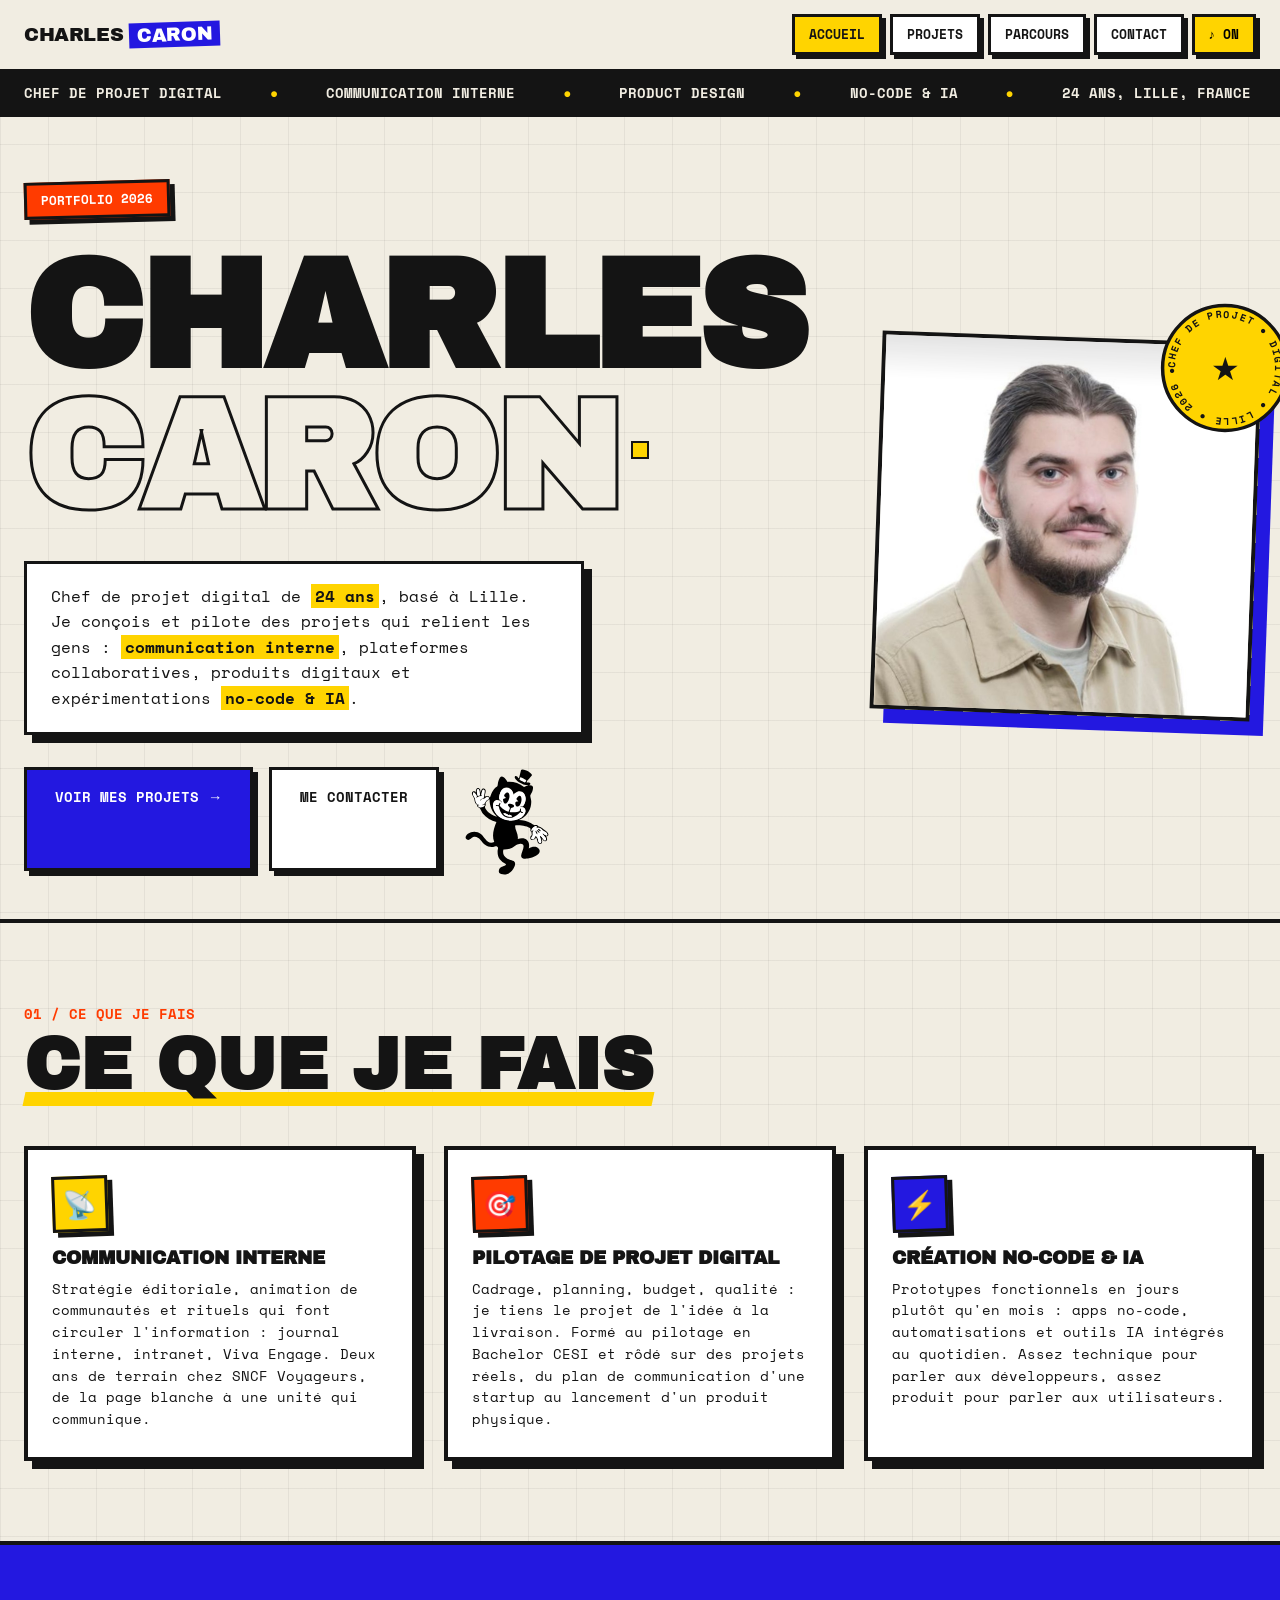
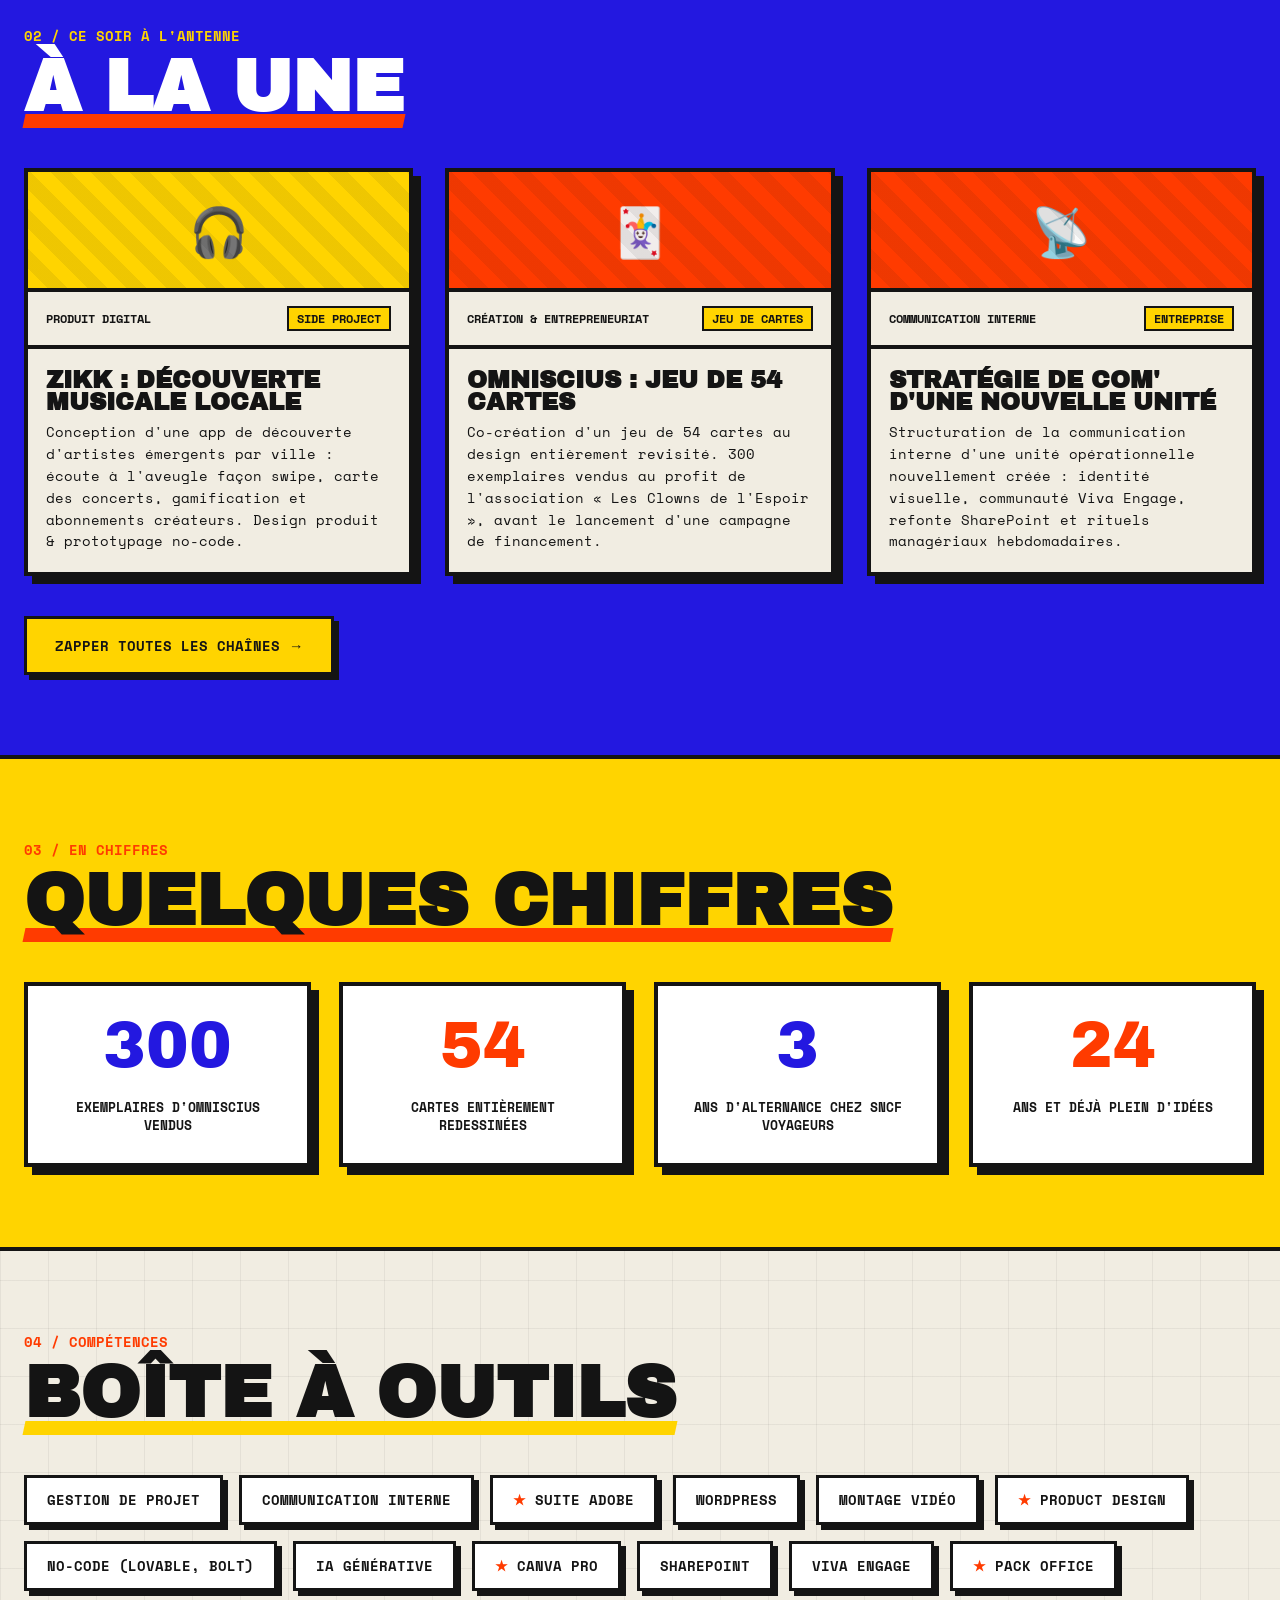
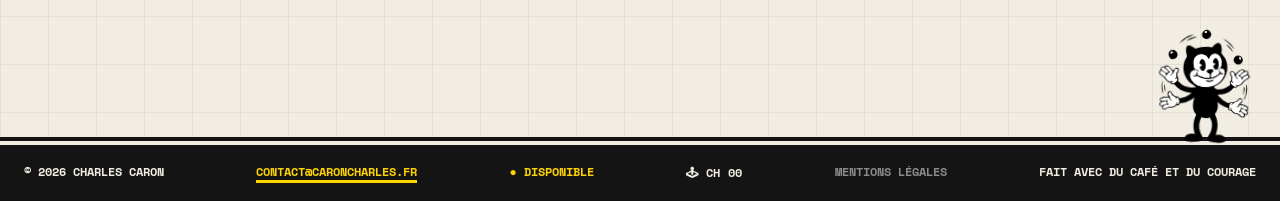
==== commit 440a1db6: "Add files via upload" ====
--- a/index.html
+++ b/index.html
@@ -14,9 +14,11 @@
 <meta name="twitter:card" content="summary">
 <link rel="icon" href="/favicon.ico" sizes="48x48">
 <link rel="apple-touch-icon" href="/apple-touch-icon.png">
-<link rel="preconnect" href="https://fonts.googleapis.com">
-<link rel="preconnect" href="https://fonts.gstatic.com" crossorigin>
-<link href="https://fonts.googleapis.com/css2?family=Archivo+Black&family=Space+Mono:ital,wght@0,400;0,700;1,400&display=swap" rel="stylesheet">
+<link rel="preload" href="/assets/fonts/archivo-black-latin-400-normal.woff2" as="font" type="font/woff2" crossorigin>
+<link rel="preload" href="/assets/fonts/space-mono-latin-400-normal.woff2" as="font" type="font/woff2" crossorigin>
+<link rel="preload" href="/assets/fonts/space-mono-latin-700-normal.woff2" as="font" type="font/woff2" crossorigin>
+<meta name="theme-color" content="#141414">
+<script type="application/ld+json">{"@context": "https://schema.org", "@type": "Person", "name": "Charles Caron", "jobTitle": "Chef de projet digital", "url": "https://caroncharles.fr/", "email": "mailto:contact@caroncharles.fr", "address": {"@type": "PostalAddress", "addressLocality": "Lille", "addressCountry": "FR"}, "sameAs": ["https://www.linkedin.com/in/caroncharles"]}</script>
 <link rel="stylesheet" href="/assets/style.css">
 <script>/* arrivée par transition pixel : on couvre l'écran avant le premier rendu */
 try{if(sessionStorage.getItem('px'))document.documentElement.classList.add('px-in');}catch(e){}</script>
@@ -41,6 +43,7 @@
 <header>
   <div class="logo"><a href="/" data-page="Accueil" aria-label="Retour à l'accueil">CHARLES <span>CARON</span></a></div>
   <nav>
+    <a href="/" data-page="Accueil">Accueil</a>
     <a href="/projets/" data-page="Projets">Projets</a>
     <a href="/parcours/" data-page="Parcours">Parcours</a>
     <a href="/contact/" data-page="Contact">Contact</a>
@@ -64,6 +67,7 @@
       <div class="cta-row">
         <a class="btn btn-plein" href="/projets/" data-page="Projets">Voir mes projets →</a>
         <a class="btn btn-vide" href="/contact/" data-page="Contact">Me contacter</a>
+        <img class="otis otis-hero" src="/images/otis/salue.svg" alt="Otis, le chat mascotte, salue" width="88" height="110" loading="lazy">
       </div>
     </div>
     <div class="hero-photo" id="hero-photo" style="display:none;">
@@ -123,6 +127,7 @@
   <span class="num">04 / COMPÉTENCES</span>
   <h2 class="titre-section">Boîte à outils</h2>
   <div class="grille-comp" id="grille-comp"></div>
+  <img class="otis otis-comp" src="/images/otis/jongle.svg" alt="Otis jongle avec les outils" width="96" height="118" loading="lazy">
 </section>
 
 <!-- Fenêtre TV cathodique (disponible sur toutes les pages : projets, CH 00 arcade, CH 64 échecs) -->
@@ -176,6 +181,7 @@
   <a class="footer-mail" id="footer-mail" href="#">contact</a>
   <span class="clign">● Disponible</span>
   <button class="footer-arcade" id="footer-arcade" aria-label="Ouvrir la chaîne arcade">🕹 CH 00</button>
+  <a class="footer-mentions" href="/mentions-legales/">Mentions légales</a>
   <span id="footer-droite"></span>
 </footer>
 
--- a/assets/style.css
+++ b/assets/style.css
@@ -1,3 +1,17 @@
+/* ============ POLICES AUTO-HÉBERGÉES (RGPD + perf) ============ */
+@font-face{
+  font-family:'Archivo Black';font-style:normal;font-weight:400;font-display:swap;
+  src:url('/assets/fonts/archivo-black-latin-400-normal.woff2') format('woff2');
+}
+@font-face{
+  font-family:'Space Mono';font-style:normal;font-weight:400;font-display:swap;
+  src:url('/assets/fonts/space-mono-latin-400-normal.woff2') format('woff2');
+}
+@font-face{
+  font-family:'Space Mono';font-style:normal;font-weight:700;font-display:swap;
+  src:url('/assets/fonts/space-mono-latin-700-normal.woff2') format('woff2');
+}
+
 
 :root{
   --papier:#F1EDE2;
@@ -72,7 +86,7 @@
 @media(max-width:640px){
   nav{gap:6px;}
   nav a,#son-toggle{font-size:.68rem;padding:6px 8px;box-shadow:3px 3px 0 var(--encre);}
-  nav a:nth-child(2){display:none;}
+  nav a:nth-child(1){display:none;}   /* Accueil : le logo suffit sur mobile */
 }
 .logo a{text-decoration:none;}
 
@@ -84,6 +98,7 @@
   padding:10px 0;font-weight:700;text-transform:uppercase;font-size:.85rem;
 }
 .ticker-inner{display:inline-block;animation:defile 22s linear infinite;}
+.ticker:hover .ticker-inner,.ticker:focus-within .ticker-inner{animation-play-state:paused;} /* WCAG 2.2.2 */
 .ticker-inner span{margin:0 24px;}
 .ticker-inner .dot{color:var(--jaune);}
 @keyframes defile{from{transform:translateX(0);}to{transform:translateX(-50%);}}
@@ -311,18 +326,6 @@
 .contact{background:var(--encre);color:var(--papier);text-align:center;padding:100px 24px;}
 .contact .titre-section{color:var(--papier);}
 .contact .titre-section::after{background:var(--rouge);}
-.contact .mail{
-  display:inline-block;font-family:'Archivo Black';
-  font-size:clamp(1.2rem,4.5vw,3rem);color:var(--papier);
-  text-decoration:none;border:4px solid var(--papier);
-  padding:20px 32px;margin-top:16px;box-shadow:10px 10px 0 var(--rouge);
-  transition:transform .15s,box-shadow .15s,background .15s,color .15s;
-  word-break:break-all;
-}
-.contact .mail:hover{
-  transform:translate(5px,5px);box-shadow:2px 2px 0 var(--rouge);
-  background:var(--jaune);color:var(--encre);border-color:var(--encre);
-}
 .contact .reseaux{margin-top:40px;display:flex;justify-content:center;gap:16px;flex-wrap:wrap;}
 .contact .reseaux a{
   text-decoration:none;font-weight:700;text-transform:uppercase;font-size:.85rem;
@@ -822,3 +825,217 @@
 .faq-item[open] summary::after{content:'–';}
 .faq-item[open] summary{border-bottom:3px dashed var(--encre);}
 .faq-item p{padding:16px 20px;font-size:.85rem;line-height:1.6;}
+
+
+/* ============ OTIS, LA MASCOTTE ============ */
+.otis{image-rendering:auto;user-select:none;pointer-events:none;}
+.otis-hero{
+  align-self:flex-end;margin-left:8px;margin-bottom:-6px;
+  animation:otis-coucou 3.2s ease-in-out infinite;
+  transform-origin:50% 90%;
+}
+@keyframes otis-coucou{
+  0%,86%,100%{transform:rotate(0);}
+  90%{transform:rotate(-4deg);}
+  94%{transform:rotate(3deg);}
+  97%{transform:rotate(-2deg);}
+}
+.competences{position:relative;}
+.otis-comp{
+  position:absolute;right:28px;bottom:-8px;
+  transform:rotate(2deg);
+  animation:otis-jongle 1.6s ease-in-out infinite;
+}
+@keyframes otis-jongle{
+  0%,100%{transform:rotate(2deg) translateY(0);}
+  50%{transform:rotate(-1deg) translateY(-5px);}
+}
+.otis-parcours{
+  display:block;margin:40px auto -34px;
+  position:relative;z-index:2;
+}
+@media(max-width:640px){
+  .otis-comp{display:none;}
+  .otis-hero{width:64px;height:auto;}
+}
+
+/* ============ HERO : SIGNAL FAIBLE ============ */
+#nom .lettre.glitche{
+  animation:signal-faible .32s steps(2) both !important;
+  animation-delay:0s !important;
+}
+@keyframes signal-faible{
+  0%{transform:translate(2px,-2px) skewX(-8deg);color:var(--rouge);}
+  33%{transform:translate(-3px,1px);color:var(--klein);}
+  66%{transform:translate(1px,2px) skewX(6deg);color:var(--rouge);opacity:.6;}
+  100%{transform:none;color:inherit;opacity:1;}
+}
+
+/* ============ TV : EXTINCTION CRT ============ */
+.tv-ecran{position:relative;}
+.tv.extinction .tv-contenu,
+.tv.extinction #tv-arcade,
+.tv.extinction #tv-echecs{visibility:hidden;}
+.tv-crt-off{
+  position:absolute;inset:0;background:#fff;z-index:20;pointer-events:none;
+  animation:crt-off .38s cubic-bezier(.23,1,.32,1) forwards;
+}
+.tv.extinction .tv-ecran{animation:crt-flash .12s steps(1) both;}
+@keyframes crt-flash{0%{filter:brightness(2.6) saturate(0);}100%{filter:none;}}
+@keyframes crt-off{
+  0%{transform:scale(1,1);opacity:1;}
+  55%{transform:scale(1,.006);opacity:1;}
+  75%{transform:scale(.35,.006);opacity:1;}
+  90%{transform:scale(.004,.006);opacity:1;filter:brightness(3);}
+  100%{transform:scale(.002,.002);opacity:0;}
+}
+
+/* ============ ARCADE : PAS DE CURSEUR PENDANT LE JEU ============ */
+body.arcade-en-cours #cursor{display:none;}
+
+
+/* ============ CONTACT V2 : DEUX COLONNES ============ */
+.contact-accroche{
+  max-width:520px;margin:18px auto 0;font-size:.9rem;line-height:1.6;color:#b9b4a6;
+}
+.contact-grille{
+  display:grid;grid-template-columns:minmax(300px,420px) minmax(320px,640px);
+  gap:36px;justify-content:center;align-items:start;
+  margin-top:56px;text-align:left;
+}
+@media(max-width:900px){.contact-grille{grid-template-columns:1fr;justify-items:center;}
+  .contact-grille > *{width:100%;max-width:640px;}}
+
+/* ---- carte de visite ---- */
+.carte-visite{
+  background:var(--papier);color:var(--encre);
+  border:4px solid var(--encre);box-shadow:12px 12px 0 var(--jaune);
+  padding:24px;transform:rotate(-1deg);
+}
+.cv-tete{display:flex;align-items:center;gap:16px;margin-bottom:20px;padding-bottom:18px;border-bottom:3px dashed var(--encre);}
+.cv-tete .otis{flex:none;}
+.cv-nom{display:block;font-family:'Archivo Black';font-size:1.25rem;text-transform:uppercase;line-height:1.1;}
+.cv-role{display:block;font-size:.72rem;font-weight:700;text-transform:uppercase;color:#777;margin-top:4px;}
+.cv-ligne{
+  display:flex;justify-content:space-between;align-items:center;gap:12px;
+  padding:10px 0;border-bottom:2px solid rgba(20,20,20,.12);
+  font-size:.82rem;flex-wrap:wrap;
+}
+.cv-cle{font-weight:700;font-size:.66rem;text-transform:uppercase;color:#888;flex:none;}
+.cv-val{font-weight:700;display:flex;align-items:center;gap:8px;flex-wrap:wrap;}
+.cv-pastille{color:#1fa74a;animation:clignote 1.2s steps(2) infinite;}
+.cv-pastille.hors{color:var(--rouge);}
+.cv-mail{color:var(--encre);font-weight:700;text-decoration:none;border-bottom:3px solid var(--jaune);word-break:break-all;}
+.cv-mail:hover{border-color:var(--rouge);}
+.btn-copier{
+  font-family:'Space Mono';font-weight:700;font-size:.66rem;text-transform:uppercase;
+  border:3px solid var(--encre);background:var(--jaune);padding:5px 9px;
+  box-shadow:3px 3px 0 var(--encre);cursor:none;
+  transition:transform .12s,box-shadow .12s,background .12s;
+}
+.btn-copier:hover{transform:translate(2px,2px);box-shadow:1px 1px 0 var(--encre);}
+.btn-copier.copie{background:#3ddc65;}
+.carte-visite .reseaux{margin-top:18px;justify-content:flex-start;}
+.carte-visite .reseaux a{border-color:var(--encre);color:var(--encre);}
+.carte-visite .reseaux a:hover{background:var(--encre);color:var(--papier);}
+
+/* le formulaire vit maintenant dans la grille */
+.contact-grille .formulaire{margin:0;}
+
+/* la FAQ passe en 3 colonnes sur grand écran */
+.faq{max-width:1096px;grid-template-columns:repeat(auto-fit,minmax(280px,1fr));align-items:start;}
+
+/* ---- animations d'entrée ---- */
+@keyframes tampon{
+  0%{opacity:0;transform:rotate(-7deg) scale(1.18);}
+  60%{opacity:1;transform:rotate(1.2deg) scale(.97);}
+  100%{opacity:1;transform:rotate(-1deg) scale(1);}
+}
+@keyframes monte{from{opacity:0;transform:translateY(26px);}to{opacity:1;transform:none;}}
+.carte-visite{animation:tampon .55s cubic-bezier(.2,1.3,.4,1) .15s both;}
+.contact-grille .formulaire{animation:monte .45s ease .35s both;}
+.faq-item{animation:monte .4s ease both;}
+.faq-item:nth-child(1){animation-delay:.5s;}
+.faq-item:nth-child(2){animation-delay:.62s;}
+.faq-item:nth-child(3){animation-delay:.74s;}
+
+/* ---- bouton d'envoi : points de transmission ---- */
+.form-envoi.envoi::after{
+  content:'';display:inline-block;width:1.2em;text-align:left;
+  animation:points-tx .9s steps(1) infinite;
+}
+@keyframes points-tx{0%{content:'▪';}33%{content:'▪▪';}66%{content:'▪▪▪';}}
+
+@media (prefers-reduced-motion: reduce){
+  .carte-visite,.contact-grille .formulaire,.faq-item{animation:none;}
+  .cv-pastille{animation:none;}
+}
+
+
+/* ============ MOUVEMENT RÉDUIT : tout ce qui bouge en continu s'arrête ============ */
+@media (prefers-reduced-motion: reduce){
+  .ticker-inner{animation:none;transform:none;}
+  .otis-hero,.otis-comp{animation:none;}
+  .clign,.mire-info .clign,.tv-barre .canal,.dest-node,.badge-live{animation:none;opacity:1;}
+  #nom .lettre.glitche{animation:none !important;}
+  .tv.extinction .tv-ecran{animation:none;}
+  .grille.zappe{animation:none;}
+}
+
+
+/* ============ MENTIONS LÉGALES ============ */
+.mentions{padding:80px 24px;max-width:820px;margin:0 auto;}
+.mentions-corps h3{font-size:1rem;text-transform:uppercase;margin:32px 0 10px;}
+.mentions-corps p{font-size:.85rem;line-height:1.7;}
+.mentions-corps a{color:var(--encre);font-weight:700;}
+footer .footer-mentions{color:#8a8a8a;text-decoration:none;font-weight:700;}
+footer .footer-mentions:hover{color:var(--jaune);}
+
+
+/* ============ CHIFFRES : ODOMÈTRE MÉCANIQUE ============ */
+.stat-num{display:inline-flex;align-items:baseline;}
+.odo-col{
+  display:inline-block;height:1em;overflow:hidden;
+  vertical-align:baseline;position:relative;
+}
+.odo-strip{
+  display:flex;flex-direction:column;line-height:1;
+  transform:translateY(0);
+  transition:transform 1.3s cubic-bezier(.18,.9,.32,1.08);
+  will-change:transform;
+}
+.odo-d{height:1em;}
+.odo-suffixe{margin-left:.05em;}
+@media (prefers-reduced-motion: reduce){.odo-strip{transition:none;}}
+
+/* ============ BOÎTE À OUTILS : PASTILLES TAMPONNÉES ============ */
+.grille-comp.prete .pastille{opacity:0;}
+.grille-comp.prete .pastille.tamponnee{
+  opacity:1;
+  animation:tampon-pastille .38s cubic-bezier(.2,1.5,.4,1) both;
+}
+@keyframes tampon-pastille{
+  0%{opacity:0;transform:rotate(var(--rot,0deg)) scale(1.6);}
+  55%{opacity:1;transform:rotate(calc(var(--rot,0deg) * -.4)) scale(.94);}
+  100%{opacity:1;transform:rotate(0) scale(1);}
+}
+@media (prefers-reduced-motion: reduce){
+  .grille-comp.prete .pastille{opacity:1;animation:none;}
+}
+
+/* ============ TV : OSD DE ZAPPING ============ */
+.tv-osd{
+  position:absolute;top:14px;right:16px;z-index:15;
+  font-family:'Space Mono';font-weight:700;font-size:.72rem;letter-spacing:.08em;
+  color:#3dff7a;text-shadow:0 0 6px rgba(61,255,122,.8), 1px 0 0 rgba(255,60,60,.35), -1px 0 0 rgba(60,120,255,.35);
+  opacity:0;pointer-events:none;transition:opacity .12s;
+}
+.tv-osd.visible{opacity:1;}
+.tv-ecran.hold{animation:hold-jitter .26s steps(3);}
+@keyframes hold-jitter{
+  0%{transform:translateX(-3px);}
+  40%{transform:translateX(2px);}
+  70%{transform:translateX(-1px);}
+  100%{transform:none;}
+}
+@media (prefers-reduced-motion: reduce){.tv-ecran.hold{animation:none;}}
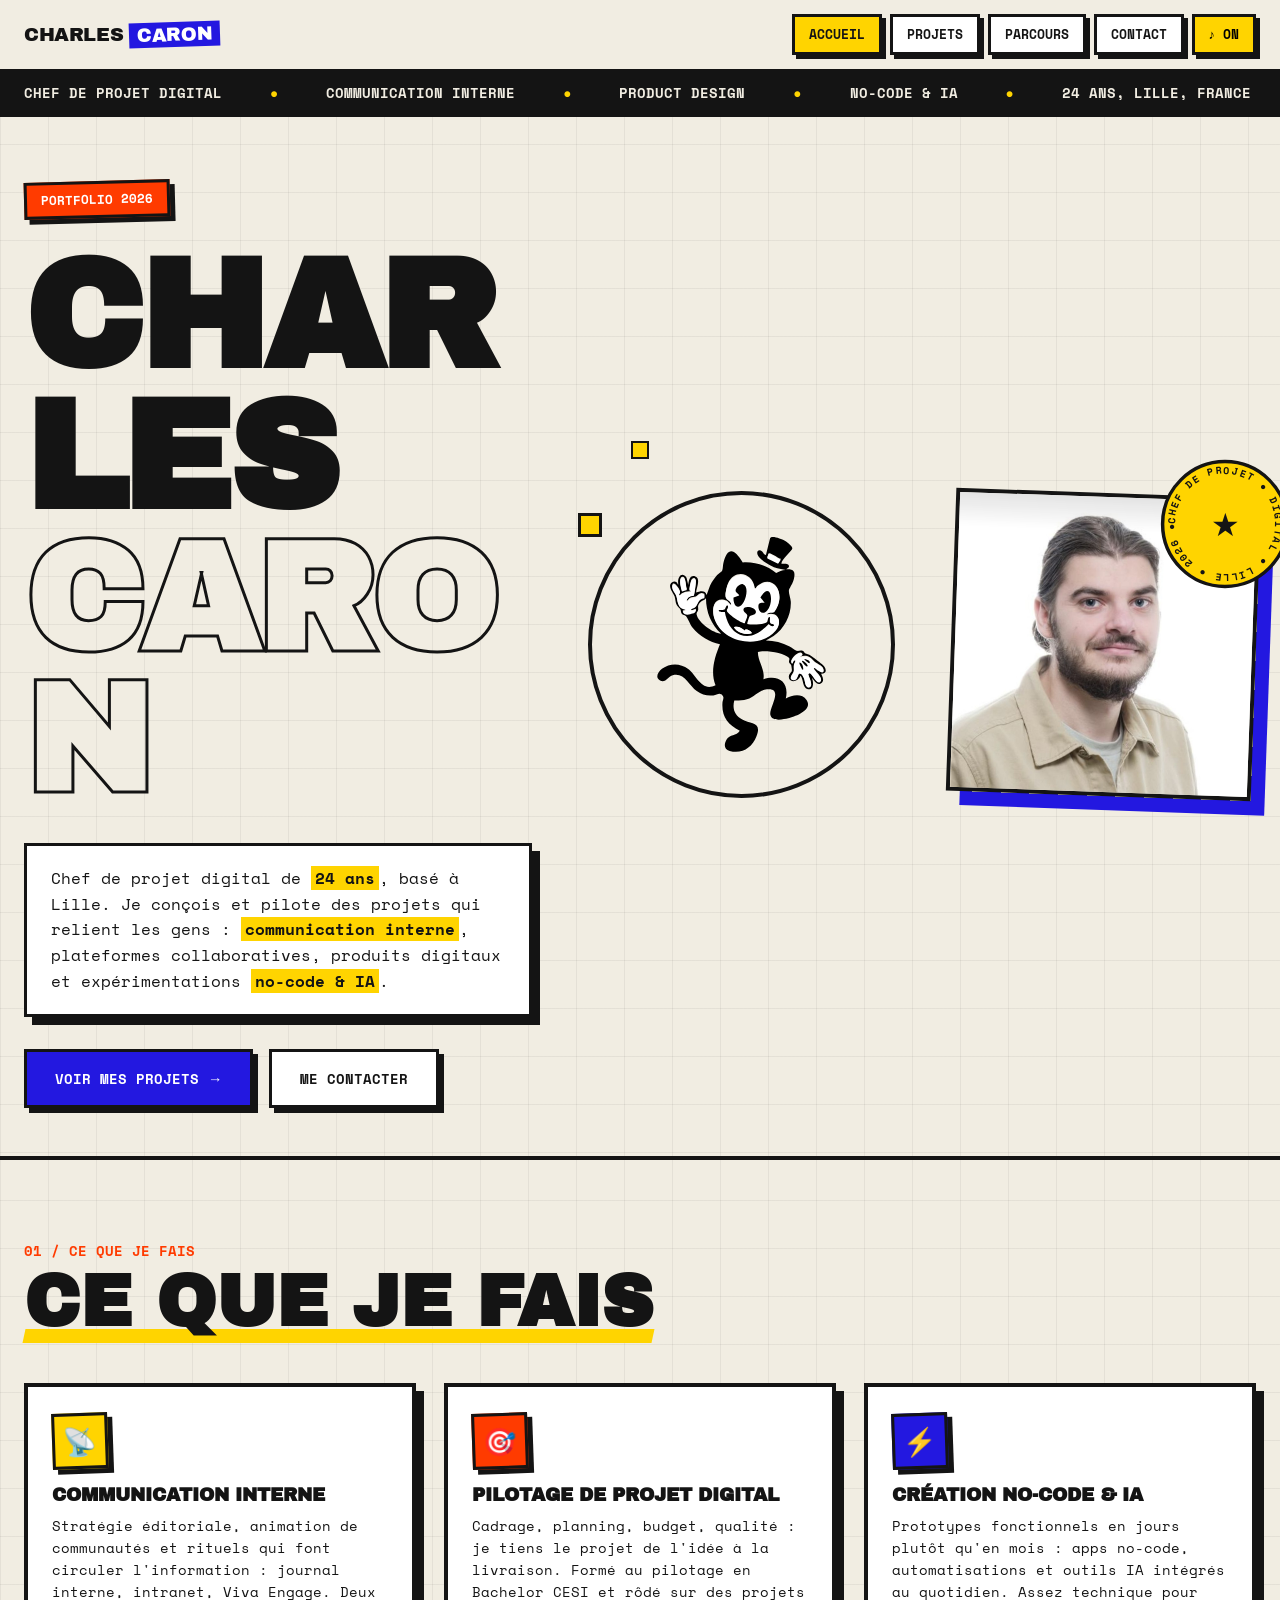
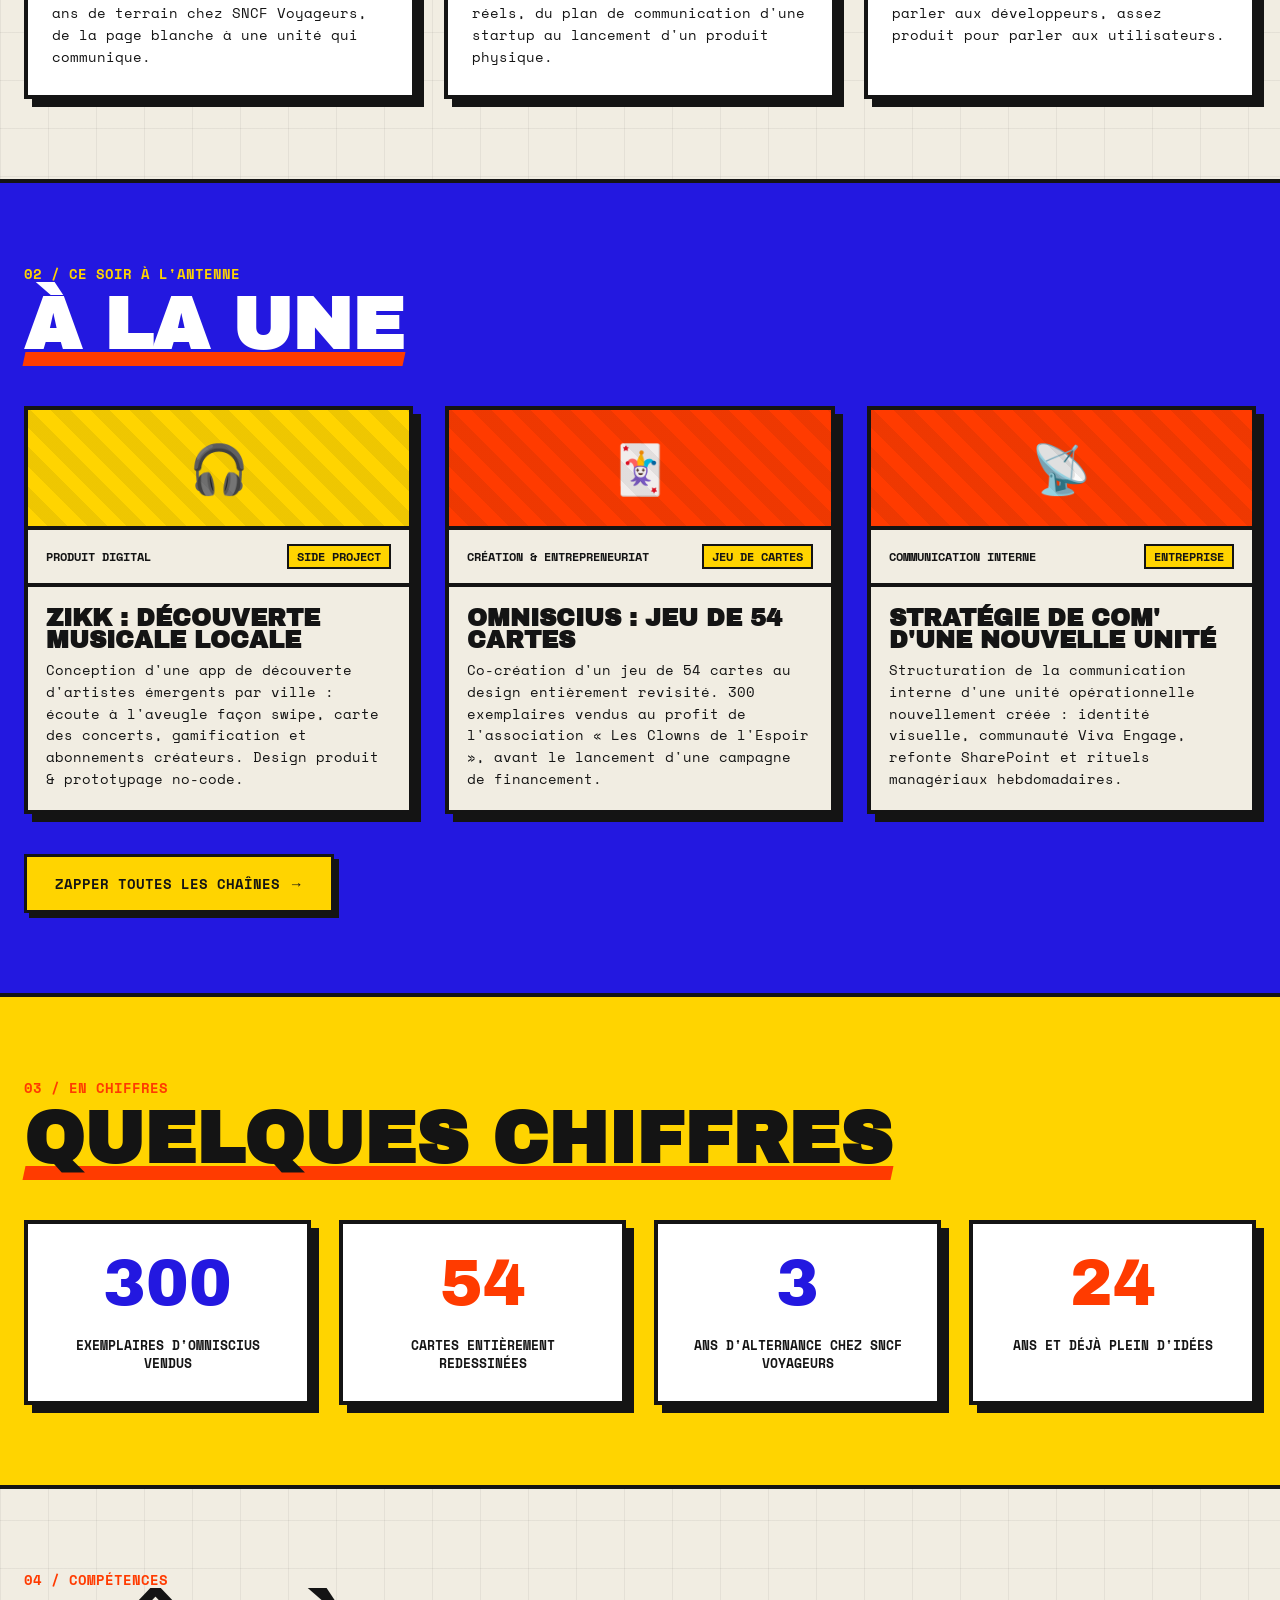
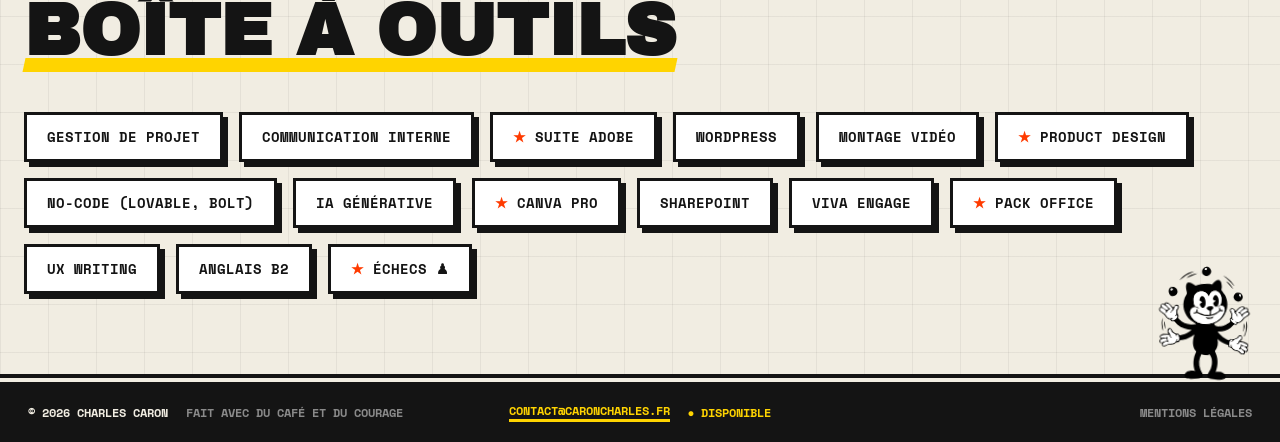
==== commit 3748a2b1: "Add files via upload" ====
--- a/index.html
+++ b/index.html
@@ -67,8 +67,10 @@
       <div class="cta-row">
         <a class="btn btn-plein" href="/projets/" data-page="Projets">Voir mes projets →</a>
         <a class="btn btn-vide" href="/contact/" data-page="Contact">Me contacter</a>
-        <img class="otis otis-hero" src="/images/otis/salue.svg" alt="Otis, le chat mascotte, salue" width="88" height="110" loading="lazy">
       </div>
+    </div>
+    <div class="hero-cercle" aria-hidden="true">
+      <img class="otis otis-hero" src="/images/otis/salue.svg" alt="" width="88" height="110" loading="lazy">
     </div>
     <div class="hero-photo" id="hero-photo" style="display:none;">
       <img id="photo" src="" alt="Portrait de Charles Caron">
@@ -177,12 +179,17 @@
 </div>
 
 <footer>
-  <span id="footer-gauche"></span>
-  <a class="footer-mail" id="footer-mail" href="#">contact</a>
-  <span class="clign">● Disponible</span>
-  <button class="footer-arcade" id="footer-arcade" aria-label="Ouvrir la chaîne arcade">🕹 CH 00</button>
-  <a class="footer-mentions" href="/mentions-legales/">Mentions légales</a>
-  <span id="footer-droite"></span>
+  <div class="footer-col">
+    <span id="footer-gauche"></span>
+    <span class="footer-tagline" id="footer-droite"></span>
+  </div>
+  <div class="footer-col footer-centre">
+    <a class="footer-mail" id="footer-mail" href="#">contact</a>
+    <span class="clign">● Disponible</span>
+  </div>
+  <div class="footer-col footer-fin">
+    <a class="footer-mentions" href="/mentions-legales/">Mentions légales</a>
+  </div>
 </footer>
 
 <script src="/assets/app.js"></script>
--- a/assets/style.css
+++ b/assets/style.css
@@ -337,9 +337,18 @@
 /* ============ FOOTER ============ */
 footer{
   background:var(--encre);color:var(--papier);
-  display:flex;justify-content:space-between;flex-wrap:wrap;gap:12px;
-  padding:18px 24px;font-size:.75rem;text-transform:uppercase;font-weight:700;
+  display:grid;grid-template-columns:1fr auto 1fr;align-items:center;gap:12px 24px;
+  padding:20px 28px;font-size:.72rem;text-transform:uppercase;font-weight:700;
   border-top:4px solid var(--papier);
+}
+.footer-col{display:flex;align-items:center;gap:8px 18px;flex-wrap:wrap;min-width:0;}
+.footer-centre{justify-content:center;}
+.footer-fin{justify-content:flex-end;}
+.footer-tagline{color:#8a8a8a;font-weight:700;}
+@media(max-width:760px){
+  footer{grid-template-columns:1fr;text-align:center;gap:10px;}
+  .footer-col{justify-content:center;}
+  .footer-col:first-child{flex-direction:column;gap:4px;}
 }
 footer .clign{animation:clignote 1.2s steps(2) infinite;color:var(--jaune);}
 @keyframes clignote{50%{opacity:0;}}
@@ -829,11 +838,22 @@
 
 /* ============ OTIS, LA MASCOTTE ============ */
 .otis{image-rendering:auto;user-select:none;pointer-events:none;}
+.hero-cercle{
+  flex:none;align-self:center;
+  width:clamp(200px,24vw,380px);aspect-ratio:1;
+  border:4px solid var(--encre);border-radius:50%;
+  display:grid;place-items:center;position:relative;
+}
+.hero-cercle::before{
+  content:'';position:absolute;top:6%;left:-14px;width:18px;height:18px;
+  background:var(--jaune);border:3px solid var(--encre);
+}
 .otis-hero{
-  align-self:flex-end;margin-left:8px;margin-bottom:-6px;
+  width:60%;height:auto;
   animation:otis-coucou 3.2s ease-in-out infinite;
   transform-origin:50% 90%;
 }
+@media(max-width:900px){.hero-cercle{display:none;}}
 @keyframes otis-coucou{
   0%,86%,100%{transform:rotate(0);}
   90%{transform:rotate(-4deg);}
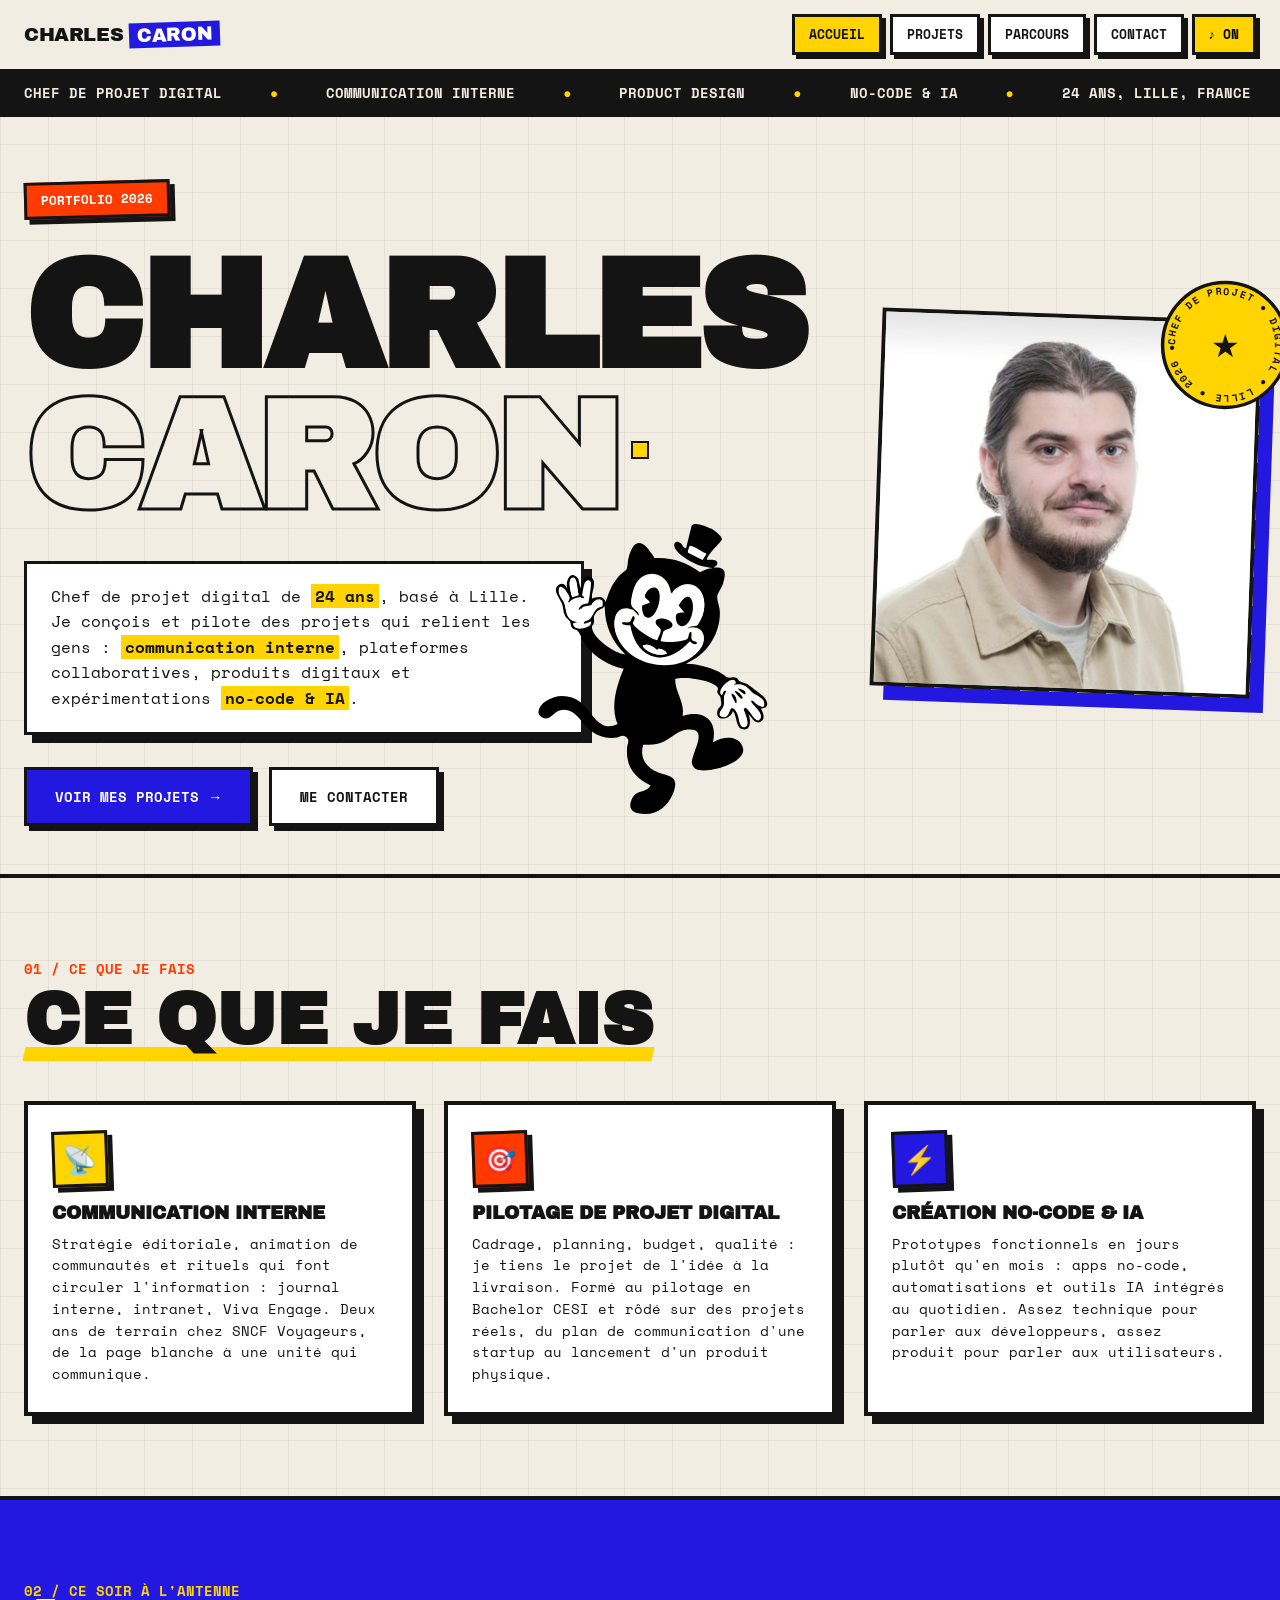
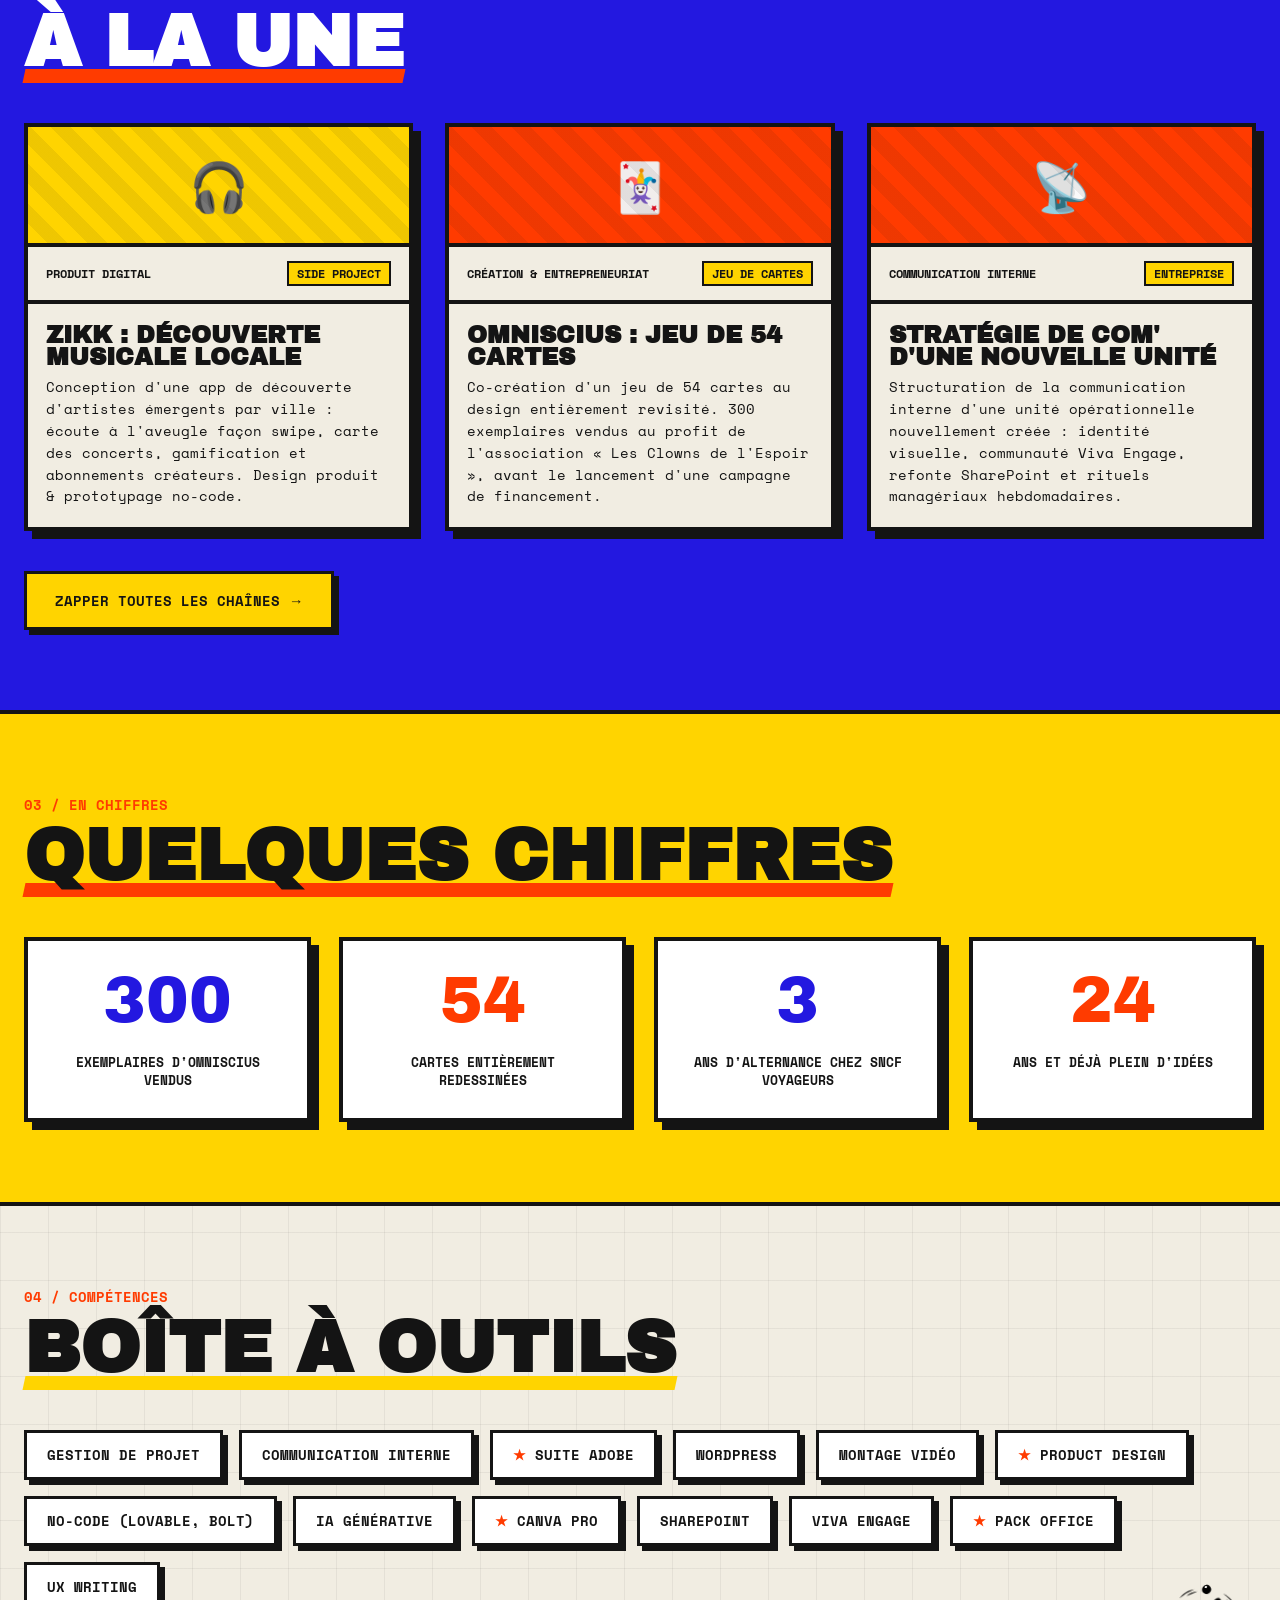
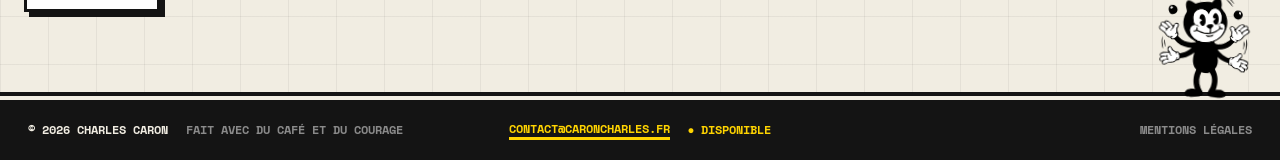
==== commit 892af7bc: "Add files via upload" ====
--- a/index.html
+++ b/index.html
@@ -69,9 +69,7 @@
         <a class="btn btn-vide" href="/contact/" data-page="Contact">Me contacter</a>
       </div>
     </div>
-    <div class="hero-cercle" aria-hidden="true">
-      <img class="otis otis-hero" src="/images/otis/salue.svg" alt="" width="88" height="110" loading="lazy">
-    </div>
+    <img class="otis otis-hero" src="/images/otis/salue.svg" alt="" aria-hidden="true" width="88" height="110" loading="lazy">
     <div class="hero-photo" id="hero-photo" style="display:none;">
       <img id="photo" src="" alt="Portrait de Charles Caron">
       <div class="badge" id="badge" role="button" tabindex="0" aria-label="Surprise !">
--- a/assets/style.css
+++ b/assets/style.css
@@ -838,27 +838,23 @@
 
 /* ============ OTIS, LA MASCOTTE ============ */
 .otis{image-rendering:auto;user-select:none;pointer-events:none;}
-.hero-cercle{
-  flex:none;align-self:center;
-  width:clamp(200px,24vw,380px);aspect-ratio:1;
-  border:4px solid var(--encre);border-radius:50%;
-  display:grid;place-items:center;position:relative;
-}
-.hero-cercle::before{
-  content:'';position:absolute;top:6%;left:-14px;width:18px;height:18px;
-  background:var(--jaune);border:3px solid var(--encre);
-}
+/* Otis flotte dans le vide entre le texte et la photo : positionné en absolu,
+   il ne pousse jamais le titre (CHARLES et CARON restent entiers) */
 .otis-hero{
-  width:60%;height:auto;
+  position:absolute;left:51%;bottom:7%;
+  width:clamp(200px,19vw,290px);height:auto;
+  transform:translateX(-50%);
   animation:otis-coucou 3.2s ease-in-out infinite;
   transform-origin:50% 90%;
-}
-@media(max-width:900px){.hero-cercle{display:none;}}
+  pointer-events:none;z-index:1;
+}
+@media(max-width:1080px){.otis-hero{left:56%;width:clamp(160px,17vw,220px);}}
+@media(max-width:900px){.otis-hero{display:none;}}
 @keyframes otis-coucou{
-  0%,86%,100%{transform:rotate(0);}
-  90%{transform:rotate(-4deg);}
-  94%{transform:rotate(3deg);}
-  97%{transform:rotate(-2deg);}
+  0%,86%,100%{transform:translateX(-50%) rotate(0);}
+  90%{transform:translateX(-50%) rotate(-4deg);}
+  94%{transform:translateX(-50%) rotate(3deg);}
+  97%{transform:translateX(-50%) rotate(-2deg);}
 }
 .competences{position:relative;}
 .otis-comp{
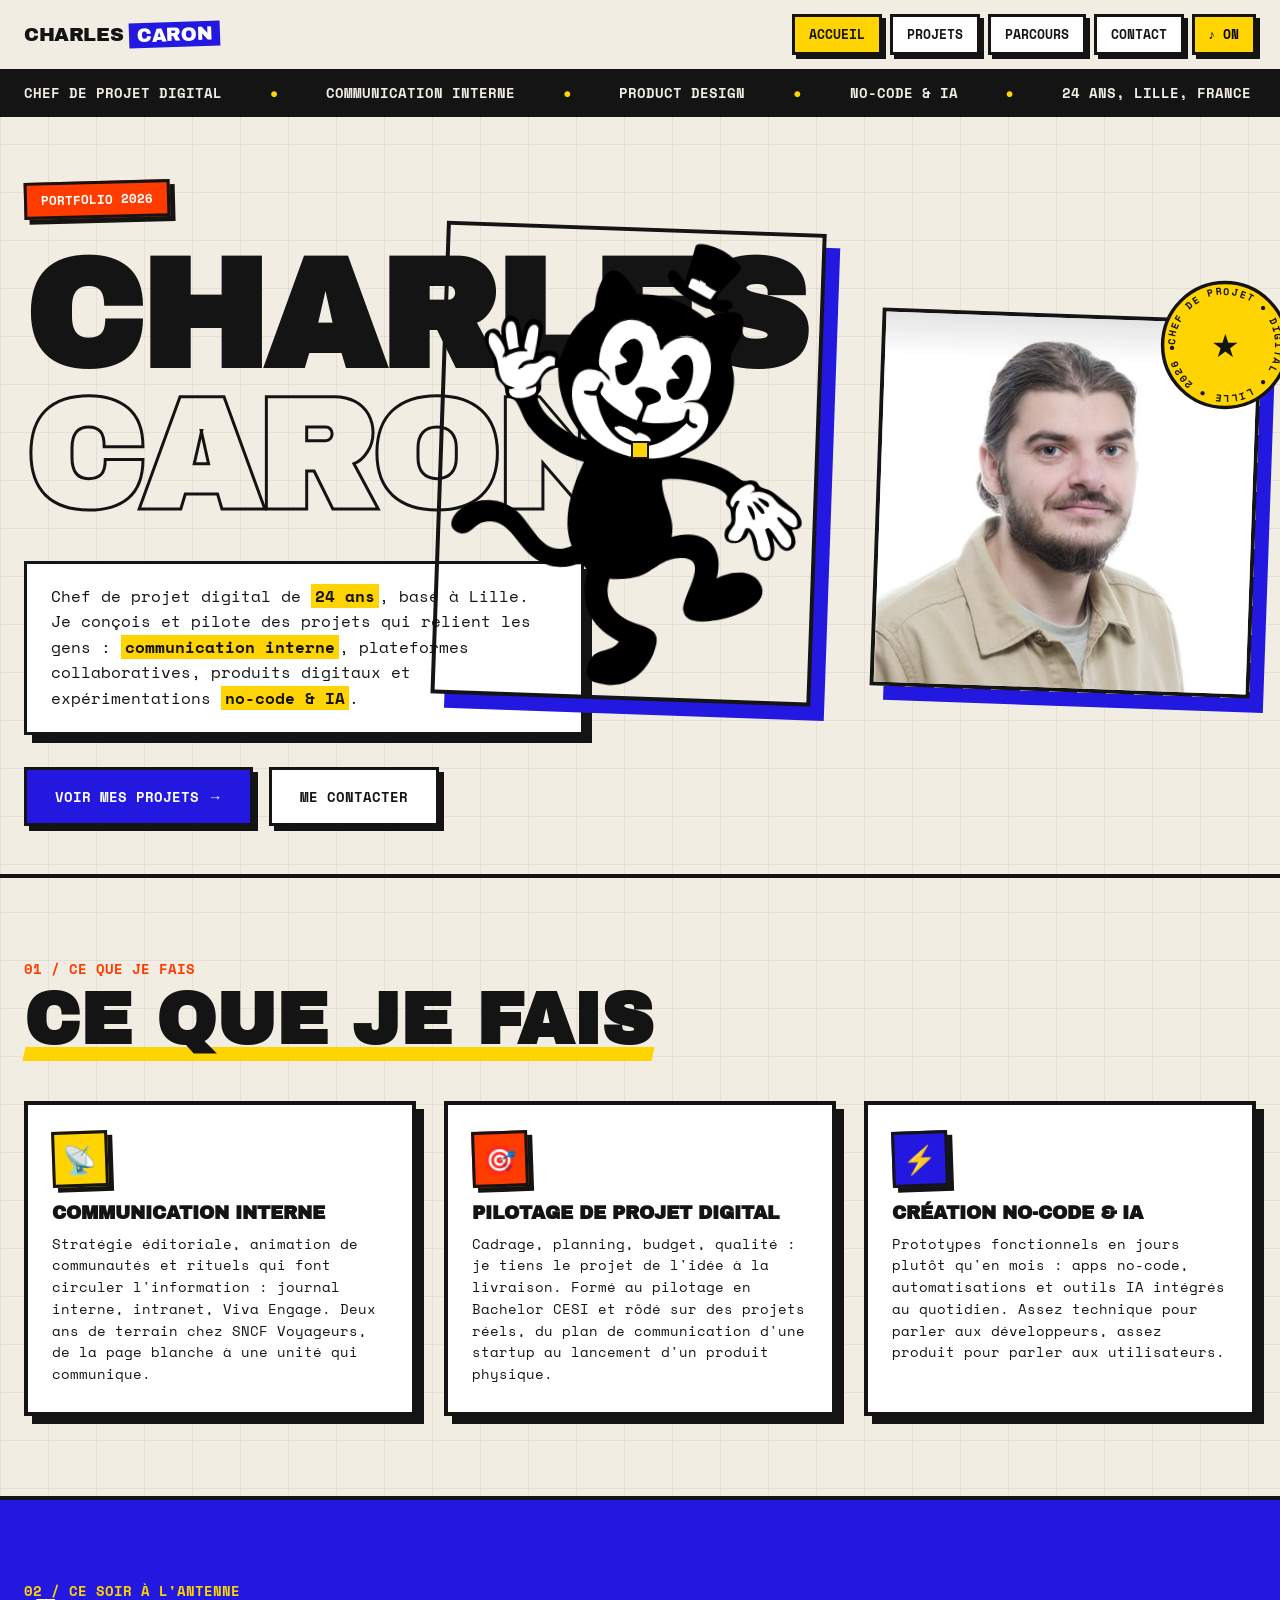
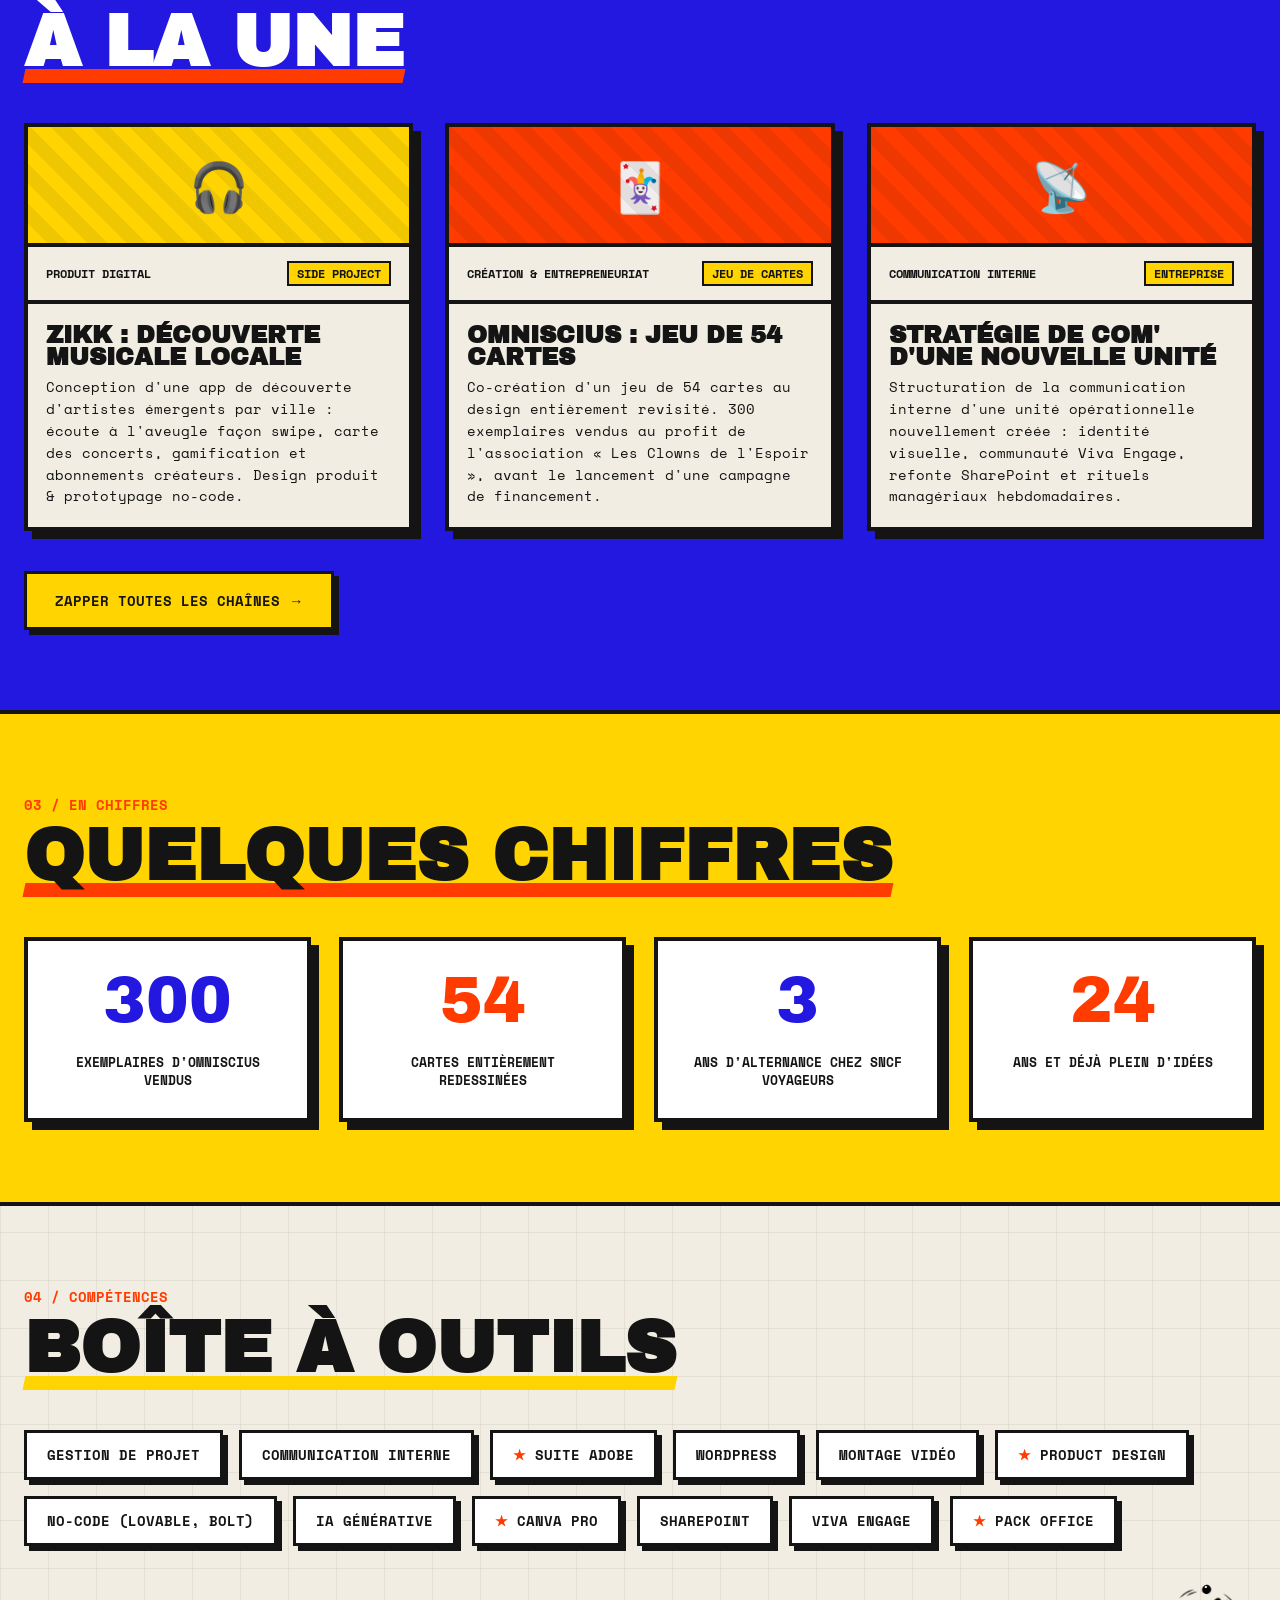
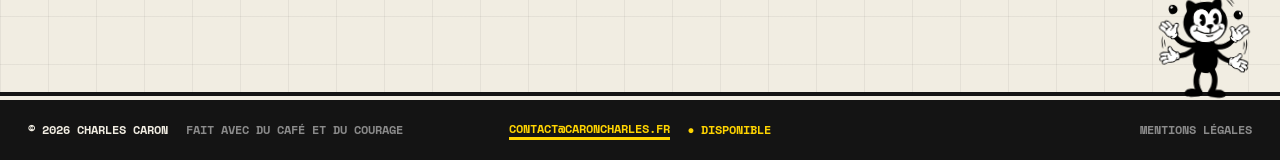
==== commit 23dfb698: "Add files via upload" ====
--- a/index.html
+++ b/index.html
@@ -69,8 +69,8 @@
         <a class="btn btn-vide" href="/contact/" data-page="Contact">Me contacter</a>
       </div>
     </div>
-    <img class="otis otis-hero" src="/images/otis/salue.svg" alt="" aria-hidden="true" width="88" height="110" loading="lazy">
     <div class="hero-photo" id="hero-photo" style="display:none;">
+      <img class="otis otis-hero" src="/images/otis/salue.svg" alt="" aria-hidden="true" width="88" height="110" loading="lazy">
       <img id="photo" src="" alt="Portrait de Charles Caron">
       <div class="badge" id="badge" role="button" tabindex="0" aria-label="Surprise !">
         <svg viewBox="0 0 150 150">
--- a/assets/style.css
+++ b/assets/style.css
@@ -838,23 +838,23 @@
 
 /* ============ OTIS, LA MASCOTTE ============ */
 .otis{image-rendering:auto;user-select:none;pointer-events:none;}
-/* Otis flotte dans le vide entre le texte et la photo : positionné en absolu,
-   il ne pousse jamais le titre (CHARLES et CARON restent entiers) */
+/* Otis est ancré au bord gauche de la photo : hors du flux (il ne pousse jamais
+   le titre), mais fixé à un repère stable, donc au même endroit à toutes les largeurs */
 .otis-hero{
-  position:absolute;left:51%;bottom:7%;
+  position:absolute;
+  right:calc(100% + clamp(28px,5vw,90px));bottom:-2%;
   width:clamp(200px,19vw,290px);height:auto;
-  transform:translateX(-50%);
   animation:otis-coucou 3.2s ease-in-out infinite;
   transform-origin:50% 90%;
   pointer-events:none;z-index:1;
 }
-@media(max-width:1080px){.otis-hero{left:56%;width:clamp(160px,17vw,220px);}}
+@media(max-width:1080px){.otis-hero{width:clamp(150px,16vw,210px);right:calc(100% + 24px);}}
 @media(max-width:900px){.otis-hero{display:none;}}
 @keyframes otis-coucou{
-  0%,86%,100%{transform:translateX(-50%) rotate(0);}
-  90%{transform:translateX(-50%) rotate(-4deg);}
-  94%{transform:translateX(-50%) rotate(3deg);}
-  97%{transform:translateX(-50%) rotate(-2deg);}
+  0%,86%,100%{transform:rotate(0);}
+  90%{transform:rotate(-4deg);}
+  94%{transform:rotate(3deg);}
+  97%{transform:rotate(-2deg);}
 }
 .competences{position:relative;}
 .otis-comp{
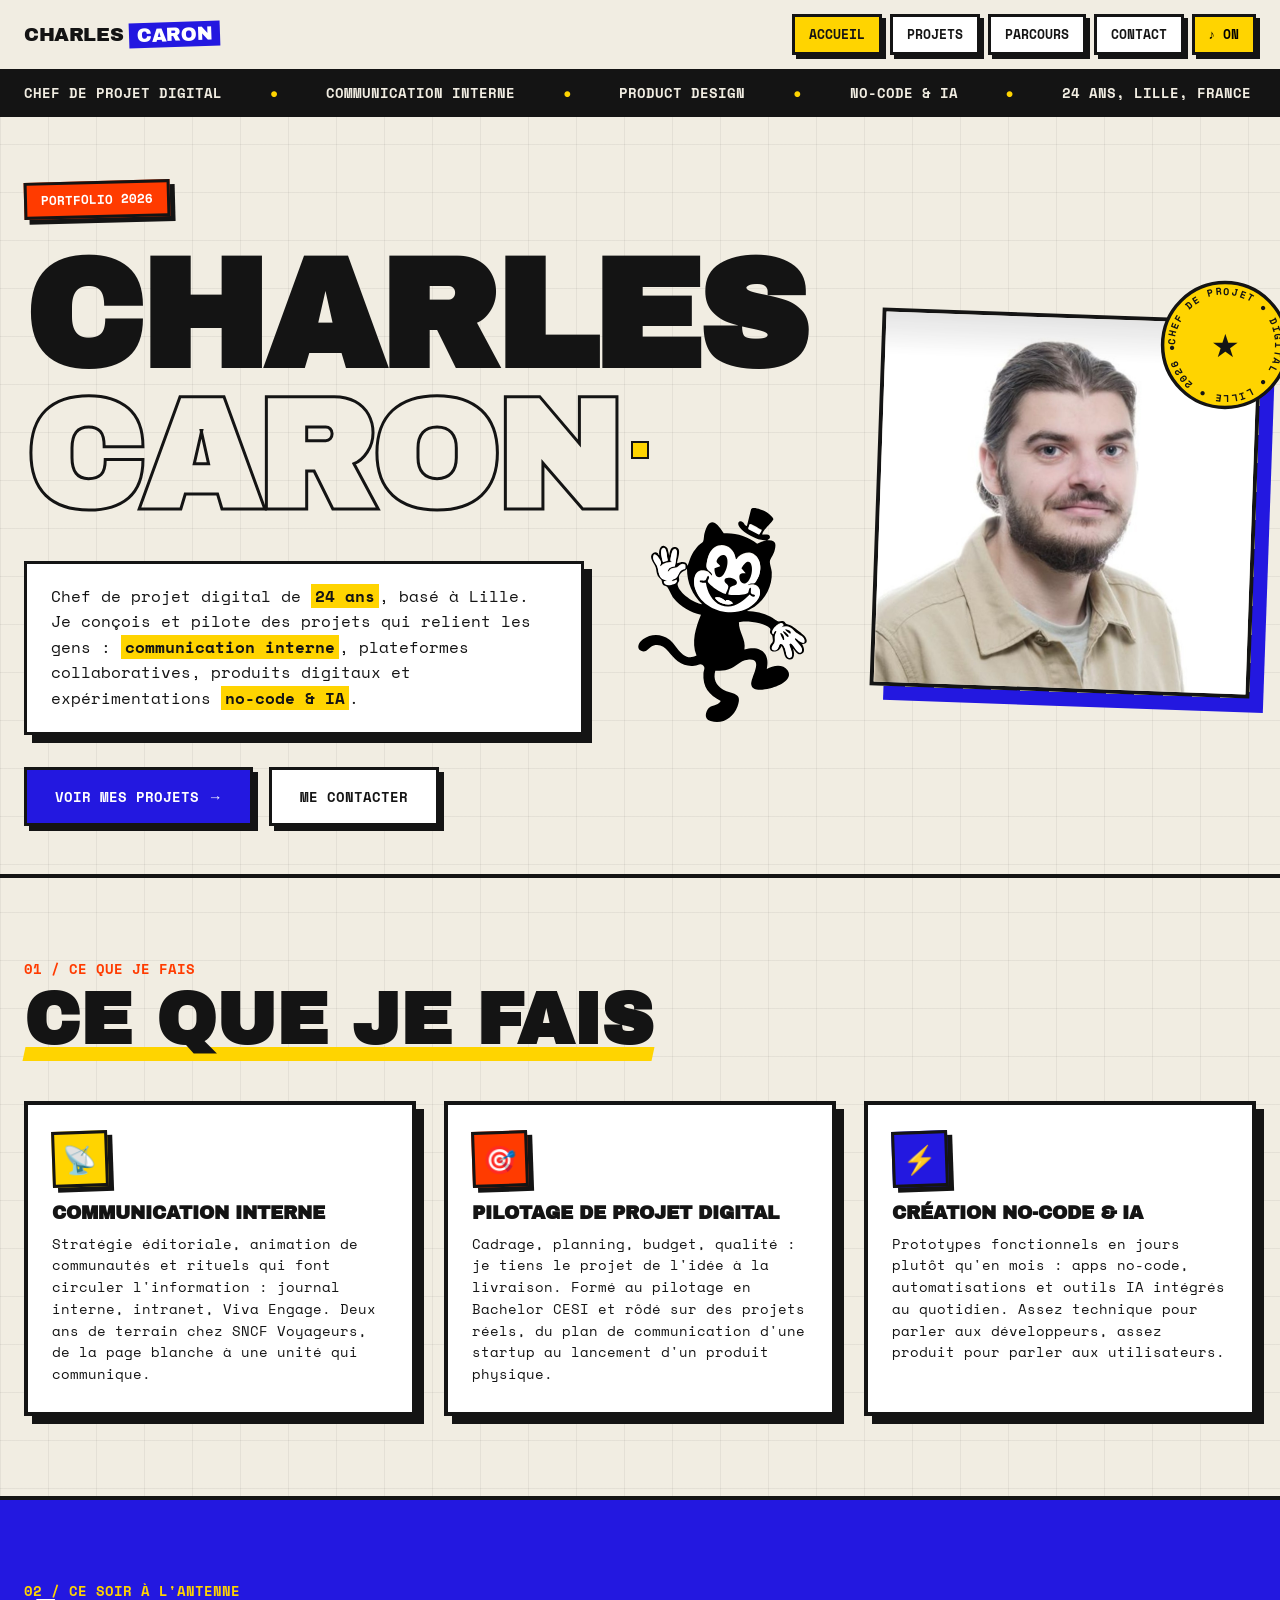
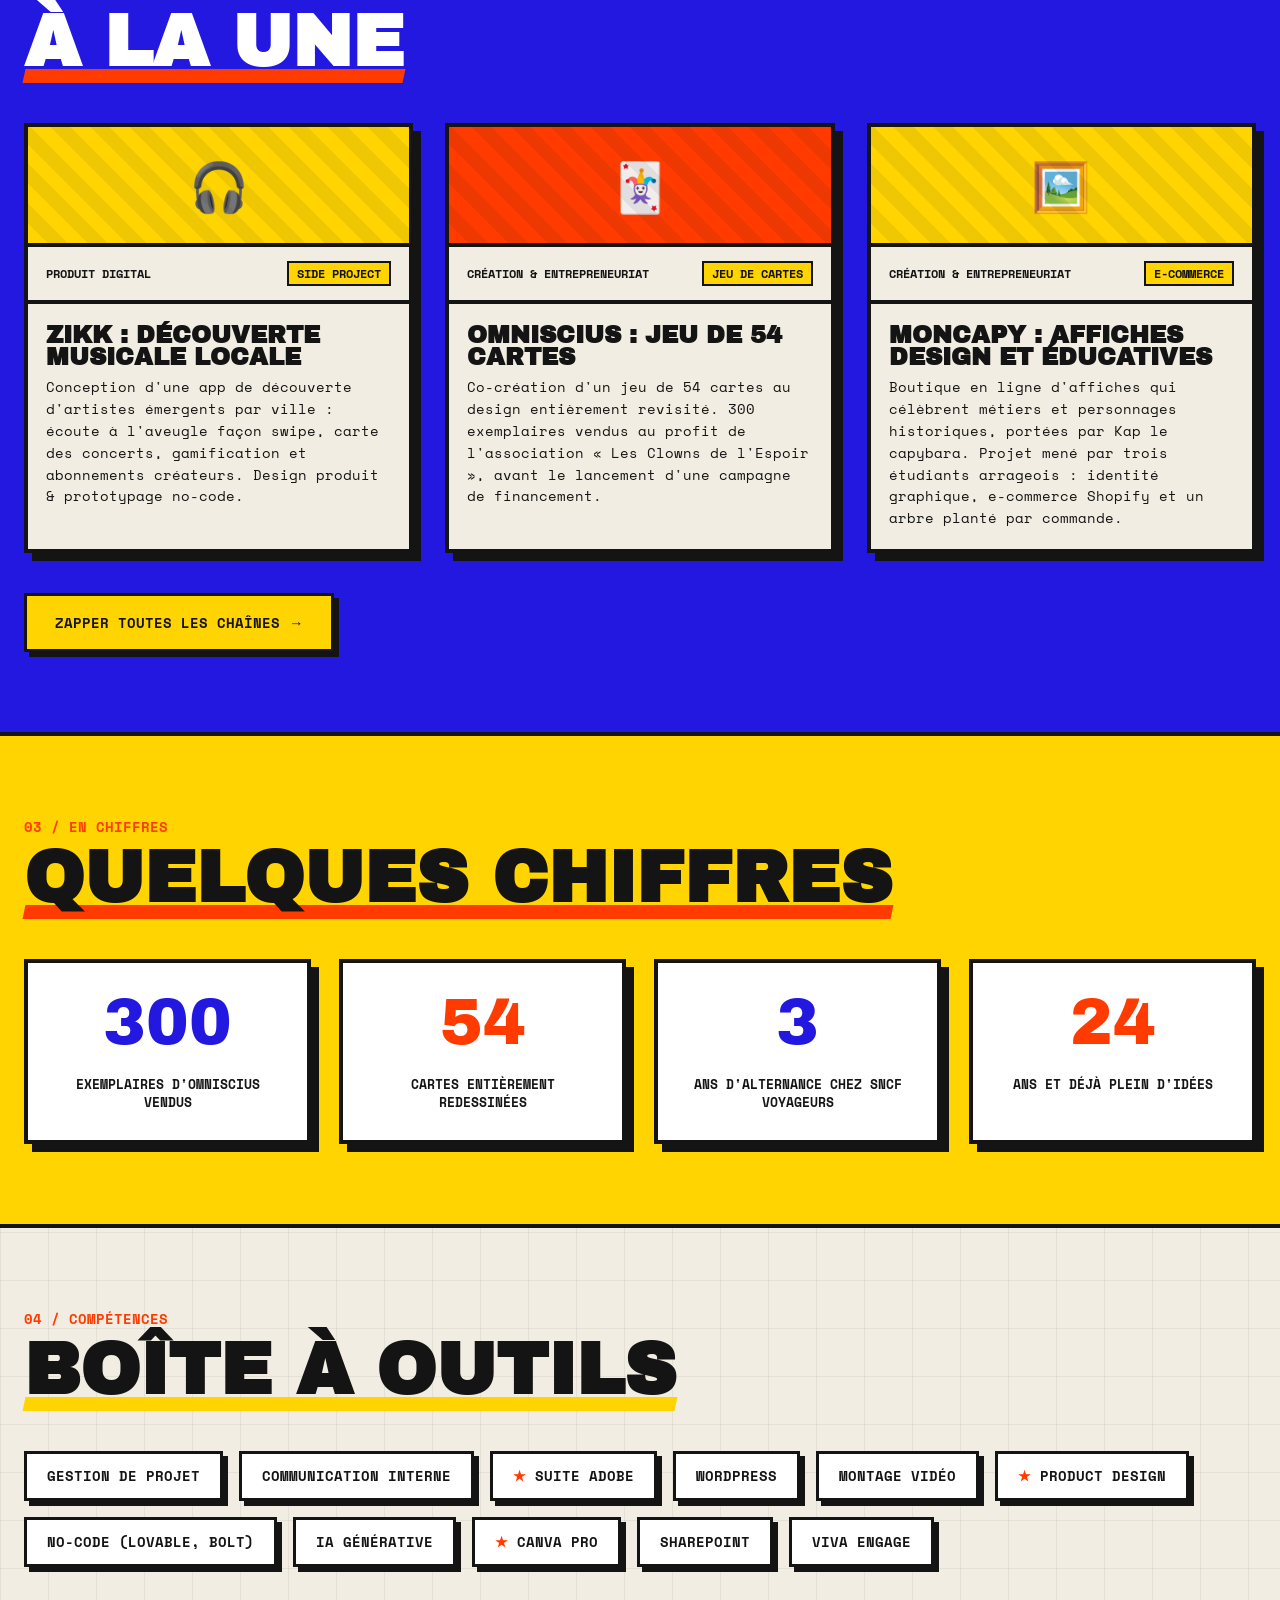
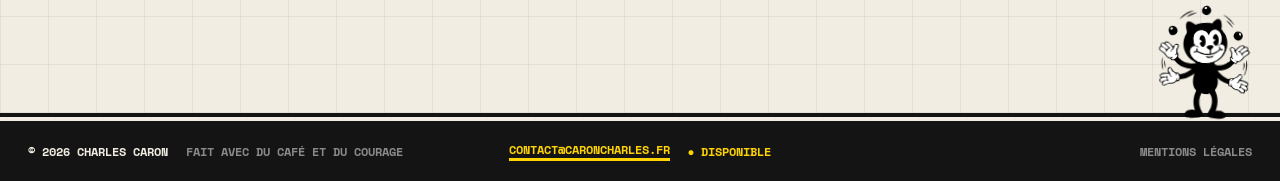
==== commit 9b7b7aa8: "Ajout de la balise de vérification Google Search Console" ====
--- a/index.html
+++ b/index.html
@@ -6,6 +6,7 @@
 <title>CHARLES CARON, Chef de projet digital</title>
 <link rel="canonical" href="https://caroncharles.fr/">
 <meta name="description" content="Portfolio de Charles Caron, chef de projet digital à Lille, communication interne, product design, no-code & IA.">
+<meta name="google-site-verification" content="CIYRqc2v7V1nRnXZ9oWeGYWhNBFwzdNhgkUIKyEmibM" />
 <meta property="og:title" content="CHARLES CARON, Chef de projet digital">
 <meta property="og:description" content="Portfolio de Charles Caron, chef de projet digital à Lille, communication interne, product design, no-code & IA.">
 <meta property="og:url" content="https://caroncharles.fr/">
--- a/assets/style.css
+++ b/assets/style.css
@@ -512,13 +512,13 @@
 .hero-inner{display:flex;gap:56px;align-items:center;}
 .hero-texte{flex:1.25;min-width:0;}
 .hero-photo{flex:.75;position:relative;max-width:380px;}
-.hero-photo img{
+.hero-photo img:not(.otis){
   width:100%;border:4px solid var(--encre);
   box-shadow:14px 14px 0 var(--klein);
   transform:rotate(2deg);
   transition:transform .25s cubic-bezier(.2,.9,.3,1.3),box-shadow .25s;
 }
-.hero-photo img:hover{transform:rotate(0) scale(1.02);box-shadow:8px 8px 0 var(--rouge);}
+.hero-photo img:not(.otis):hover{transform:rotate(0) scale(1.02);box-shadow:8px 8px 0 var(--rouge);}
 @media(max-width:900px){
   .hero-inner{flex-direction:column;align-items:flex-start;}
   .hero-photo{max-width:240px;margin-top:36px;}
@@ -842,13 +842,14 @@
    le titre), mais fixé à un repère stable, donc au même endroit à toutes les largeurs */
 .otis-hero{
   position:absolute;
-  right:calc(100% + clamp(28px,5vw,90px));bottom:-2%;
-  width:clamp(200px,19vw,290px);height:auto;
+  right:calc(100% + clamp(28px,5vw,90px));bottom:-9%;
+  width:clamp(150px,14vw,215px);height:auto;
+  border:none;box-shadow:none;background:none;transform:none;
   animation:otis-coucou 3.2s ease-in-out infinite;
   transform-origin:50% 90%;
   pointer-events:none;z-index:1;
 }
-@media(max-width:1080px){.otis-hero{width:clamp(150px,16vw,210px);right:calc(100% + 24px);}}
+@media(max-width:1080px){.otis-hero{width:clamp(120px,13vw,170px);right:calc(100% + 24px);}}
 @media(max-width:900px){.otis-hero{display:none;}}
 @keyframes otis-coucou{
   0%,86%,100%{transform:rotate(0);}
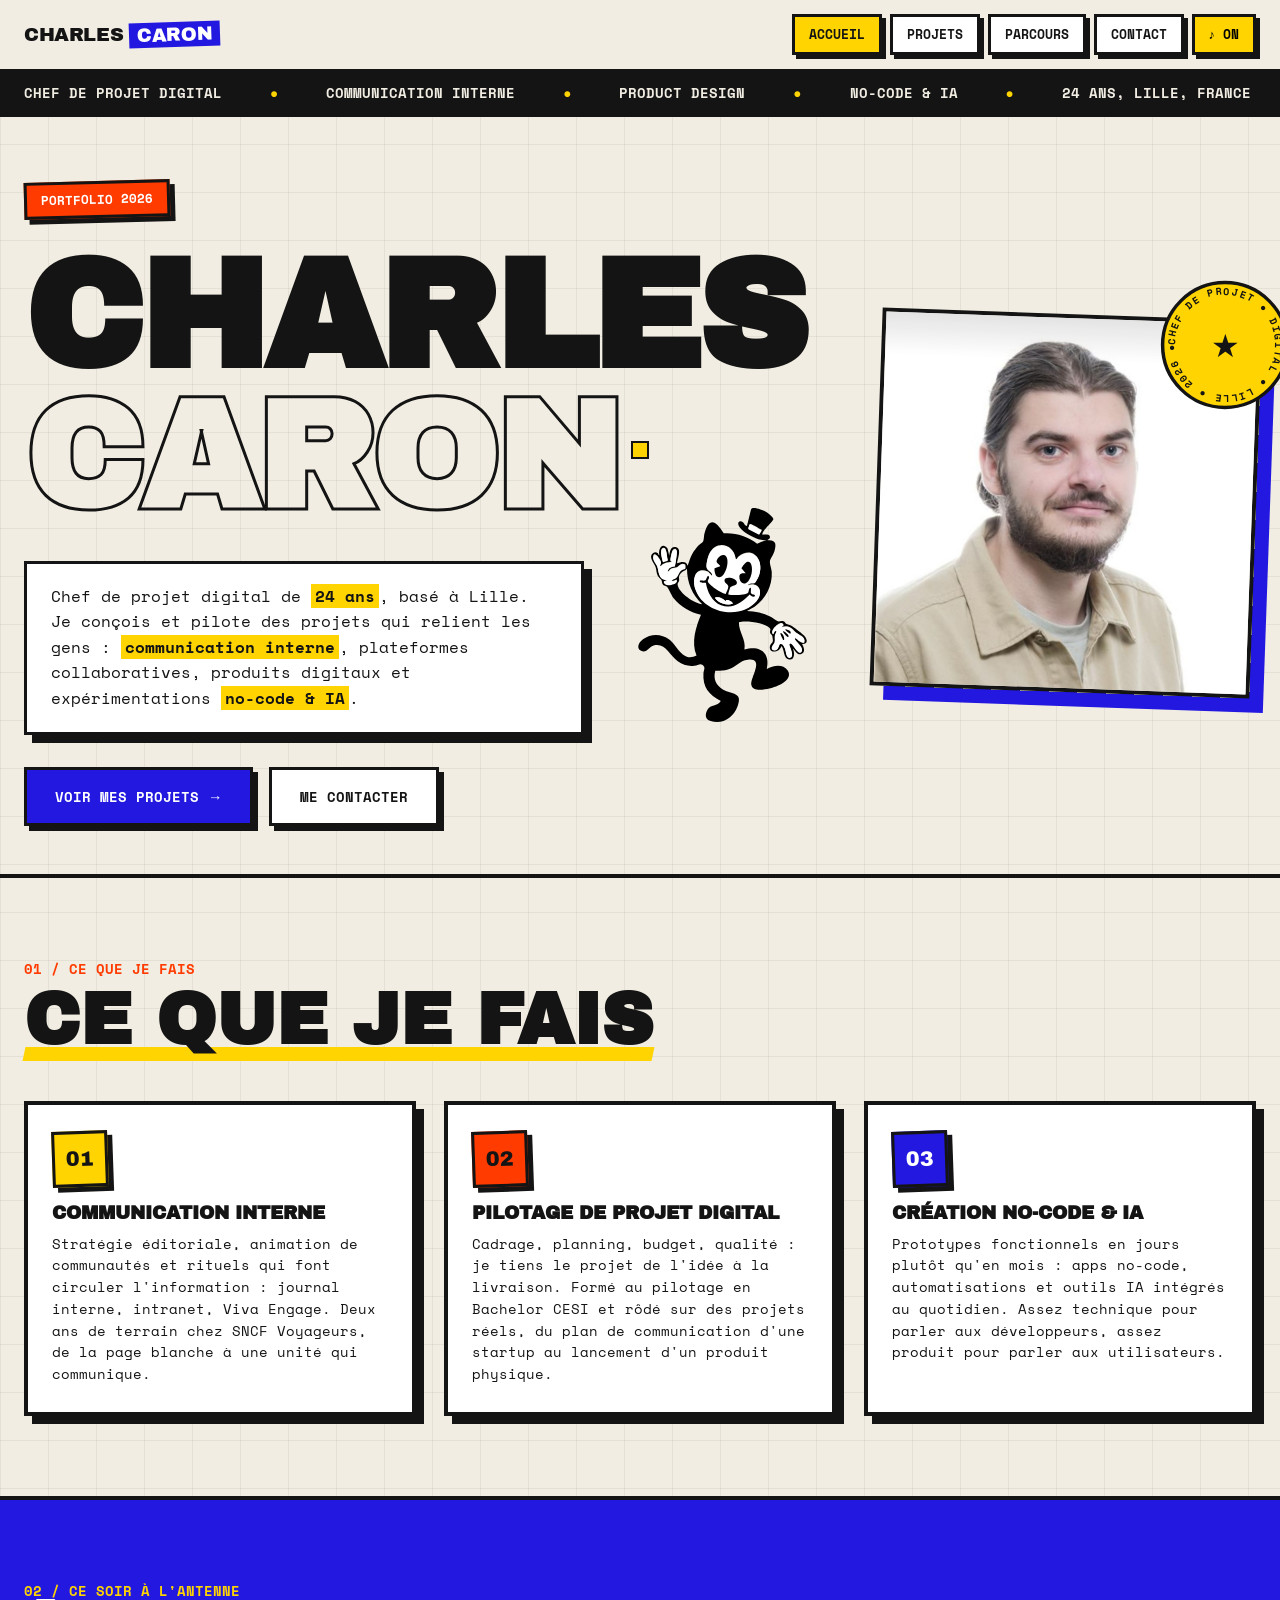
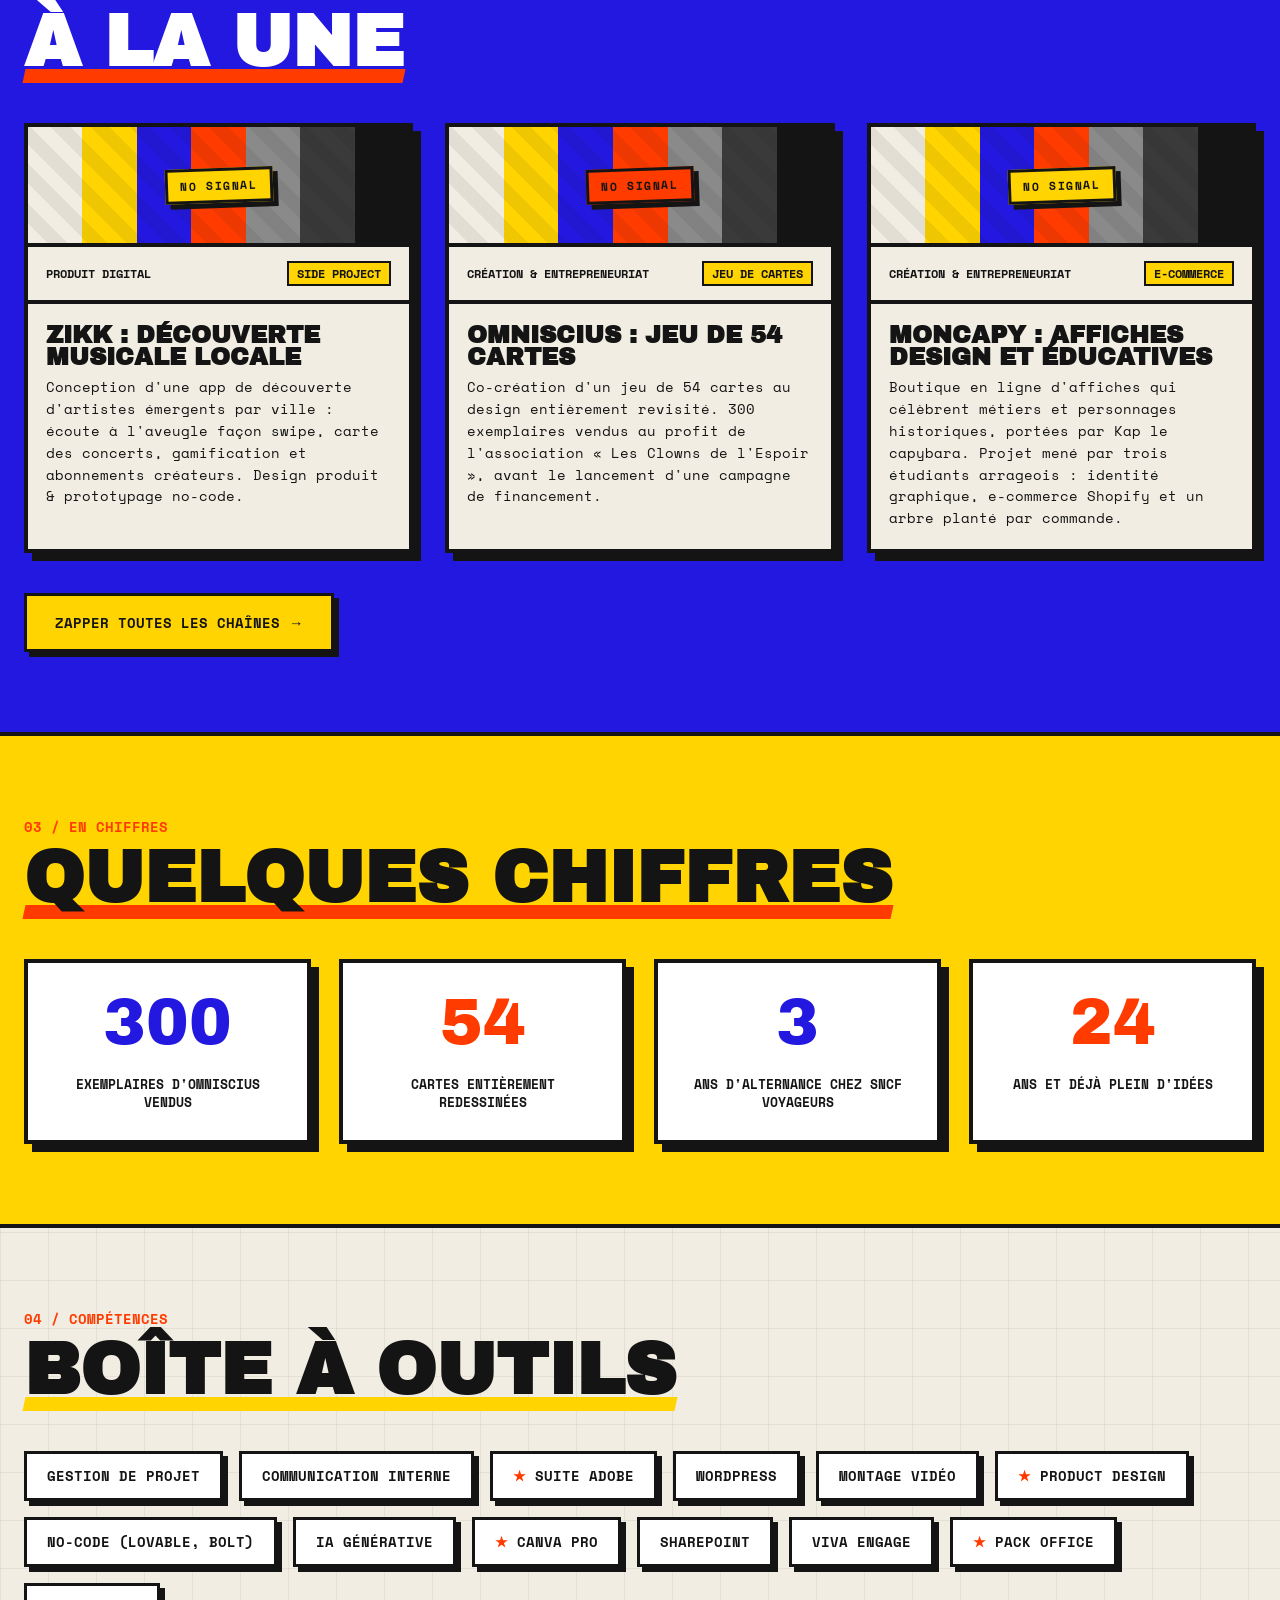
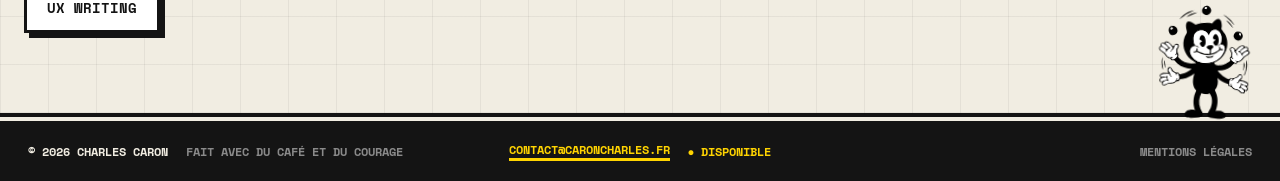
==== commit ed6b9620: "Add files via upload" ====
--- a/index.html
+++ b/index.html
@@ -92,17 +92,17 @@
   <h2 class="titre-section">Ce que je fais</h2>
   <div class="grille-offres">
     <article class="offre">
-      <div class="offre-emoji" aria-hidden="true">📡</div>
+      <div class="offre-num" aria-hidden="true">01</div>
       <h3>Communication interne</h3>
       <p>Stratégie éditoriale, animation de communautés et rituels qui font circuler l'information : journal interne, intranet, Viva Engage. Deux ans de terrain chez SNCF Voyageurs, de la page blanche à une unité qui communique.</p>
     </article>
     <article class="offre">
-      <div class="offre-emoji" aria-hidden="true">🎯</div>
+      <div class="offre-num" aria-hidden="true">02</div>
       <h3>Pilotage de projet digital</h3>
       <p>Cadrage, planning, budget, qualité : je tiens le projet de l'idée à la livraison. Formé au pilotage en Bachelor CESI et rôdé sur des projets réels, du plan de communication d'une startup au lancement d'un produit physique.</p>
     </article>
     <article class="offre">
-      <div class="offre-emoji" aria-hidden="true">⚡</div>
+      <div class="offre-num" aria-hidden="true">03</div>
       <h3>Création no-code &amp; IA</h3>
       <p>Prototypes fonctionnels en jours plutôt qu'en mois : apps no-code, automatisations et outils IA intégrés au quotidien. Assez technique pour parler aux développeurs, assez produit pour parler aux utilisateurs.</p>
     </article>
@@ -161,7 +161,7 @@
         <div class="tv-actions"><a class="btn-projet" id="tv-lien" href="#" target="_blank" rel="noopener">Voir le projet ↗</a></div>
       </div>
       <div id="tv-arcade" style="display:none;">
-        <div class="arcade-tete"><span>🕹 CARON·TV ARCADE</span><span id="arcade-score">SCORE 000</span></div>
+        <div class="arcade-tete"><span>▸ CARON·TV ARCADE</span><span id="arcade-score">SCORE 000</span></div>
         <canvas id="arcade-canvas"></canvas>
         <div class="arcade-msg" id="arcade-msg">Touche ou clique<br>pour jouer</div>
       </div>
--- a/assets/style.css
+++ b/assets/style.css
@@ -199,7 +199,7 @@
 .carte p{padding:0 18px 20px;font-size:.88rem;line-height:1.55;}
 .carte .visuel{
   height:120px;border-bottom:4px solid var(--encre);
-  display:grid;place-items:center;font-size:3rem;
+  display:grid;place-items:center;
   overflow:hidden;position:relative;
 }
 .carte .visuel::before{
@@ -209,6 +209,28 @@
 .visuel.jaune{background:var(--jaune);}
 .visuel.rouge{background:var(--rouge);}
 .visuel.blanc{background:var(--blanc);}
+
+/* Banniere avec image : la photo couvre tout le cadre */
+.visuel.avec-image img{
+  position:absolute;inset:0;width:100%;height:100%;
+  object-fit:cover;display:block;
+}
+/* Banniere sans image : mire de barres, memes couleurs que la mire de demarrage */
+.visuel.mire{
+  background:linear-gradient(90deg,
+    #F1EDE2 0 14.3%,#FFD400 0 28.6%,#2318E0 0 42.9%,#FF3B00 0 57.2%,
+    #8a8a8a 0 71.5%,#3a3a3a 0 85.8%,#141414 0 100%);
+}
+.mire-etiquette{
+  position:relative;z-index:1;
+  font-family:'Space Mono',monospace;font-weight:700;font-size:.72rem;
+  letter-spacing:.14em;text-transform:uppercase;white-space:nowrap;
+  padding:6px 12px;border:3px solid var(--encre);
+  background:var(--blanc);color:var(--encre);
+  box-shadow:var(--ombre-sm);transform:rotate(-2deg);
+}
+.visuel.mire.jaune .mire-etiquette{background:var(--jaune);}
+.visuel.mire.rouge .mire-etiquette{background:var(--rouge);}
 
 /* ============ COMPETENCES ============ */
 .competences .grille-comp{display:flex;flex-wrap:wrap;gap:16px;}
@@ -457,7 +479,7 @@
 }
 .tv-contenu .visuel{
   height:150px;border-bottom:4px solid var(--encre);
-  display:grid;place-items:center;font-size:4.2rem;position:relative;
+  display:grid;place-items:center;position:relative;overflow:hidden;
 }
 .tv-contenu .visuel::before{
   content:'';position:absolute;inset:0;
@@ -784,13 +806,14 @@
   padding:26px 24px;transition:transform .15s,box-shadow .15s;
 }
 .offre:hover{transform:translate(-3px,-3px) rotate(-.4deg);box-shadow:12px 12px 0 var(--encre);}
-.offre-emoji{
-  width:56px;height:56px;display:grid;place-items:center;font-size:1.7rem;
+.offre-num{
+  width:56px;height:56px;display:grid;place-items:center;
+  font-family:'Archivo Black';font-size:1.3rem;
   background:var(--jaune);border:3px solid var(--encre);box-shadow:var(--ombre-sm);
   margin-bottom:18px;transform:rotate(-2deg);
 }
-.offre:nth-child(2) .offre-emoji{background:var(--rouge);}
-.offre:nth-child(3) .offre-emoji{background:var(--klein);}
+.offre:nth-child(2) .offre-num{background:var(--rouge);}
+.offre:nth-child(3) .offre-num{background:var(--klein);color:var(--blanc);}
 .offre h3{font-size:1.15rem;margin-bottom:12px;}
 .offre p{font-size:.85rem;line-height:1.6;}
 
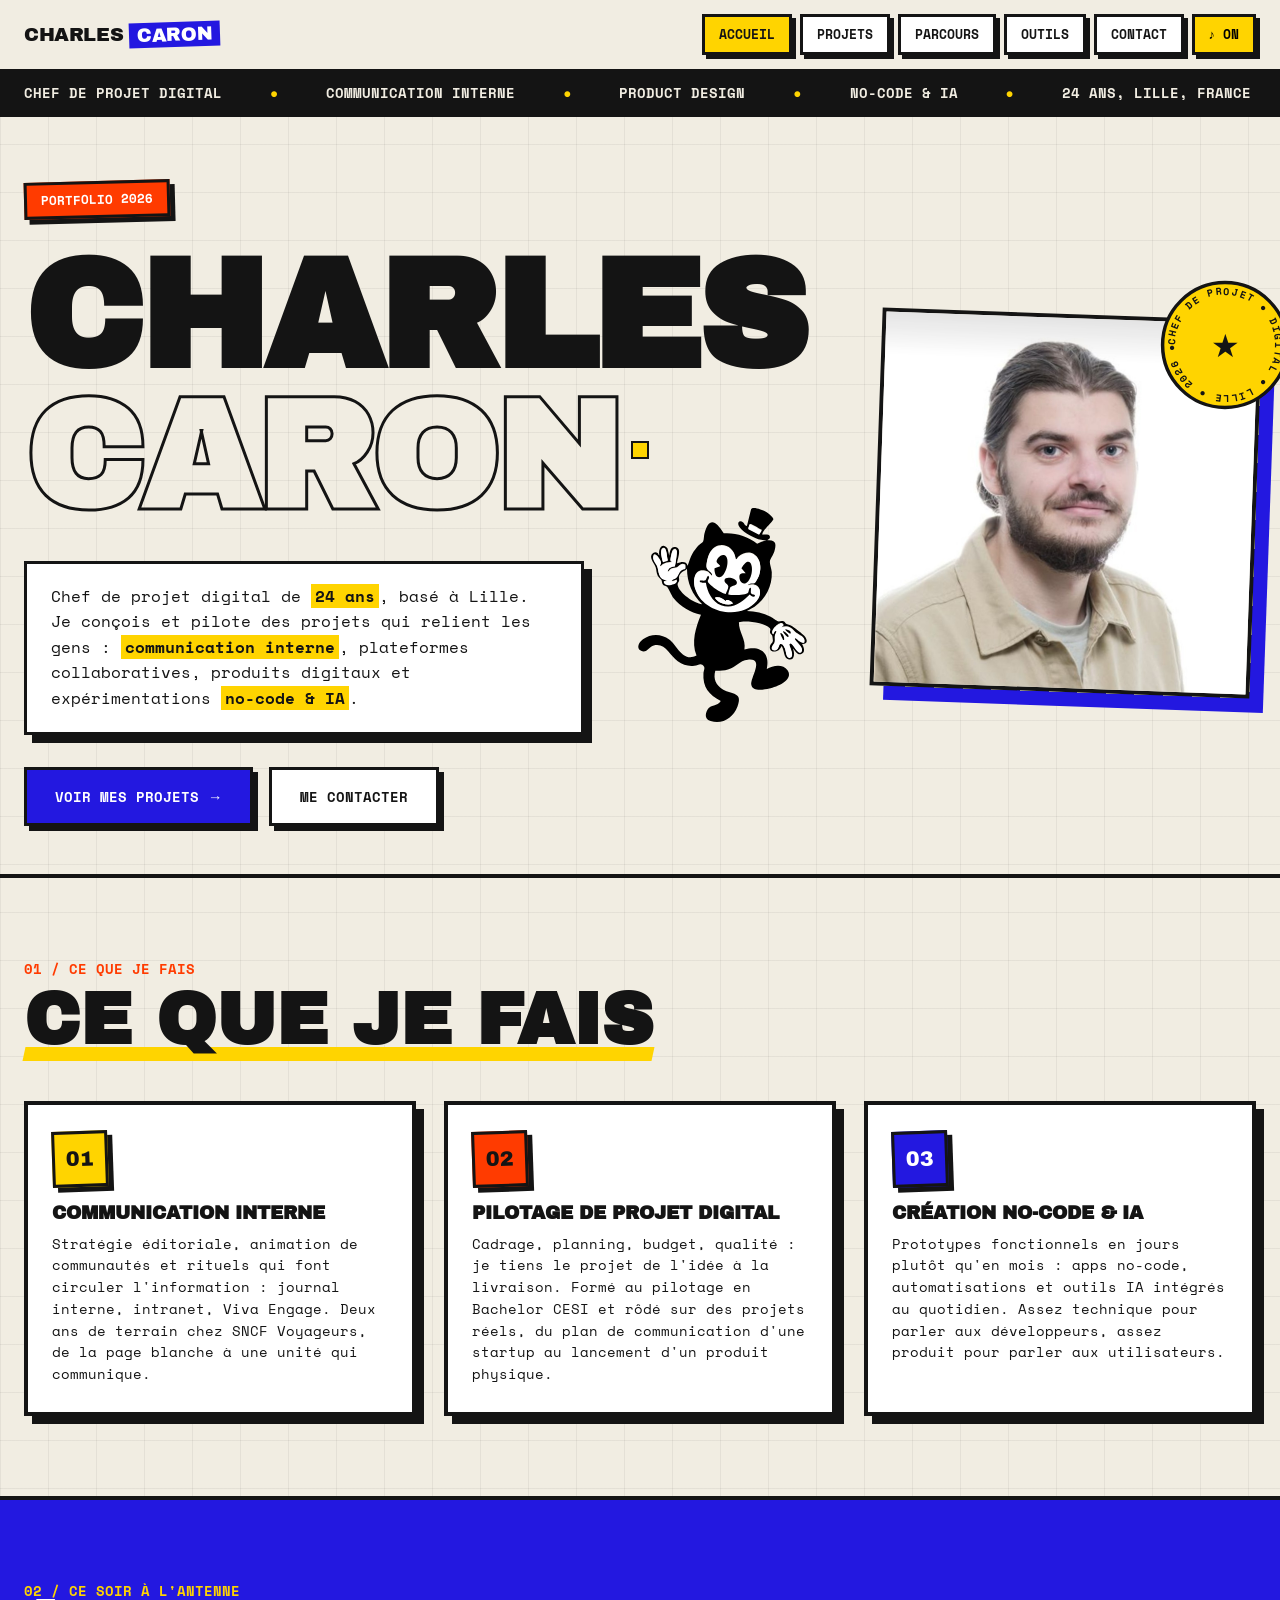
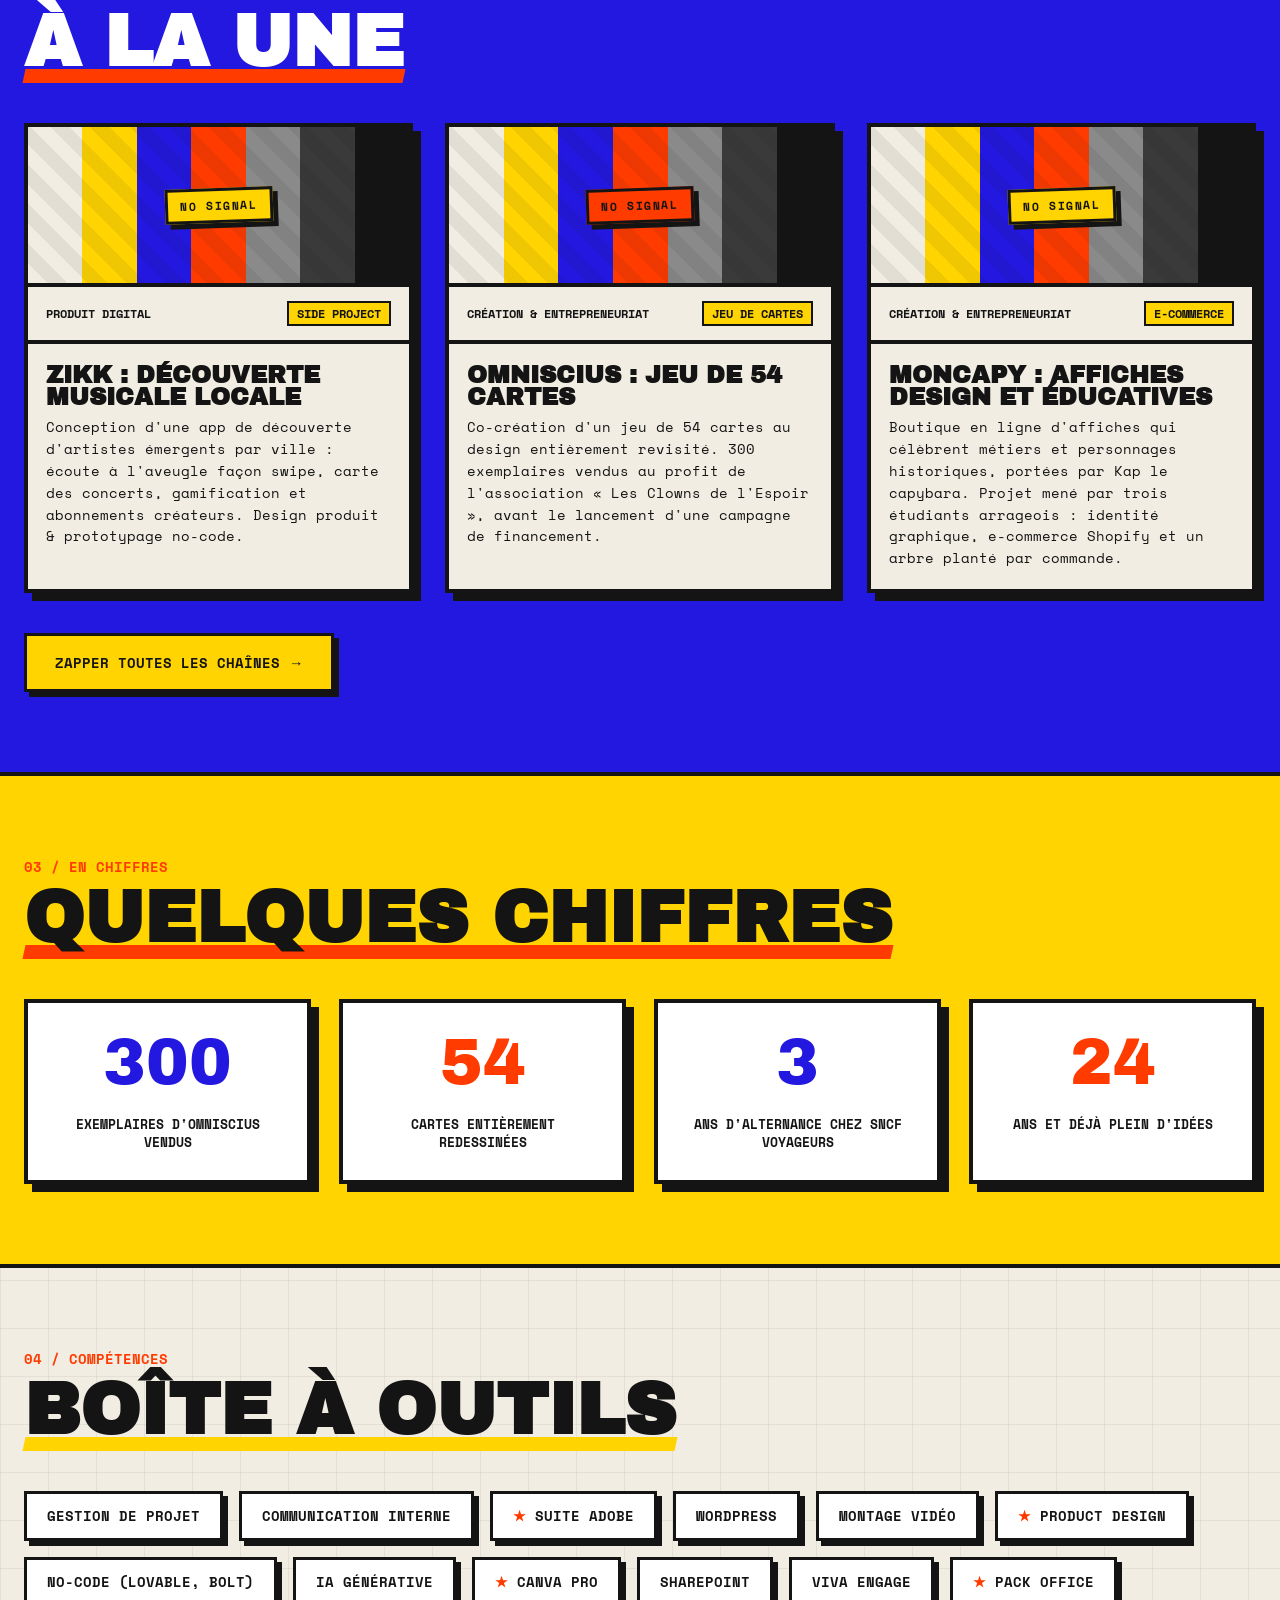
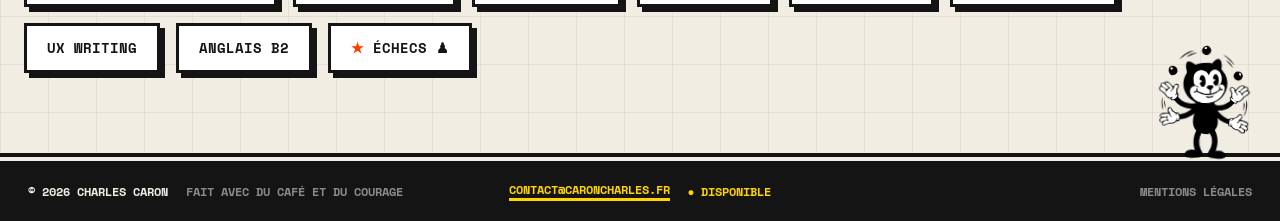
==== commit 4ba66b64: "Add files via upload" ====
--- a/index.html
+++ b/index.html
@@ -47,6 +47,7 @@
     <a href="/" data-page="Accueil">Accueil</a>
     <a href="/projets/" data-page="Projets">Projets</a>
     <a href="/parcours/" data-page="Parcours">Parcours</a>
+    <a href="/outils/" data-page="Outils">Outils</a>
     <a href="/contact/" data-page="Contact">Contact</a>
     <button id="son-toggle" aria-pressed="true" aria-label="Activer ou couper le son">♪ ON</button>
   </nav>
--- a/assets/style.css
+++ b/assets/style.css
@@ -198,7 +198,7 @@
 .carte h3{font-size:1.5rem;padding:20px 18px 8px;}
 .carte p{padding:0 18px 20px;font-size:.88rem;line-height:1.55;}
 .carte .visuel{
-  height:120px;border-bottom:4px solid var(--encre);
+  height:160px;border-bottom:4px solid var(--encre);
   display:grid;place-items:center;
   overflow:hidden;position:relative;
 }
@@ -210,11 +210,17 @@
 .visuel.rouge{background:var(--rouge);}
 .visuel.blanc{background:var(--blanc);}
 
-/* Banniere avec image : la photo couvre tout le cadre */
+/* Banniere avec image : l'image s'affiche en entier, encadree sur le fond de couleur */
+.visuel.avec-image{padding:12px;}
 .visuel.avec-image img{
-  position:absolute;inset:0;width:100%;height:100%;
-  object-fit:cover;display:block;
-}
+  position:relative;display:block;
+  max-width:100%;max-height:100%;width:auto;height:auto;
+  border:3px solid var(--encre);
+  box-shadow:var(--ombre-sm);
+  background:var(--blanc);
+  transform:rotate(-1.5deg);
+}
+.tv-contenu .visuel.avec-image{padding:16px;}
 /* Banniere sans image : mire de barres, memes couleurs que la mire de demarrage */
 .visuel.mire{
   background:linear-gradient(90deg,
@@ -380,10 +386,12 @@
   position:fixed;inset:0;z-index:500;
   background:rgba(10,10,10,.82);
   display:none;place-items:center;padding:20px;
+  overflow-y:auto;
 }
 .tv-overlay.ouvert{display:grid;}
 .tv{
   width:min(760px,100%);
+  margin:auto;
   background:var(--encre);
   border:6px solid var(--encre);
   box-shadow:0 0 0 4px var(--papier),18px 18px 0 rgba(0,0,0,.5);
@@ -478,7 +486,7 @@
   98%{opacity:.93;}
 }
 .tv-contenu .visuel{
-  height:150px;border-bottom:4px solid var(--encre);
+  height:clamp(180px,34vh,260px);border-bottom:4px solid var(--encre);
   display:grid;place-items:center;position:relative;overflow:hidden;
 }
 .tv-contenu .visuel::before{
